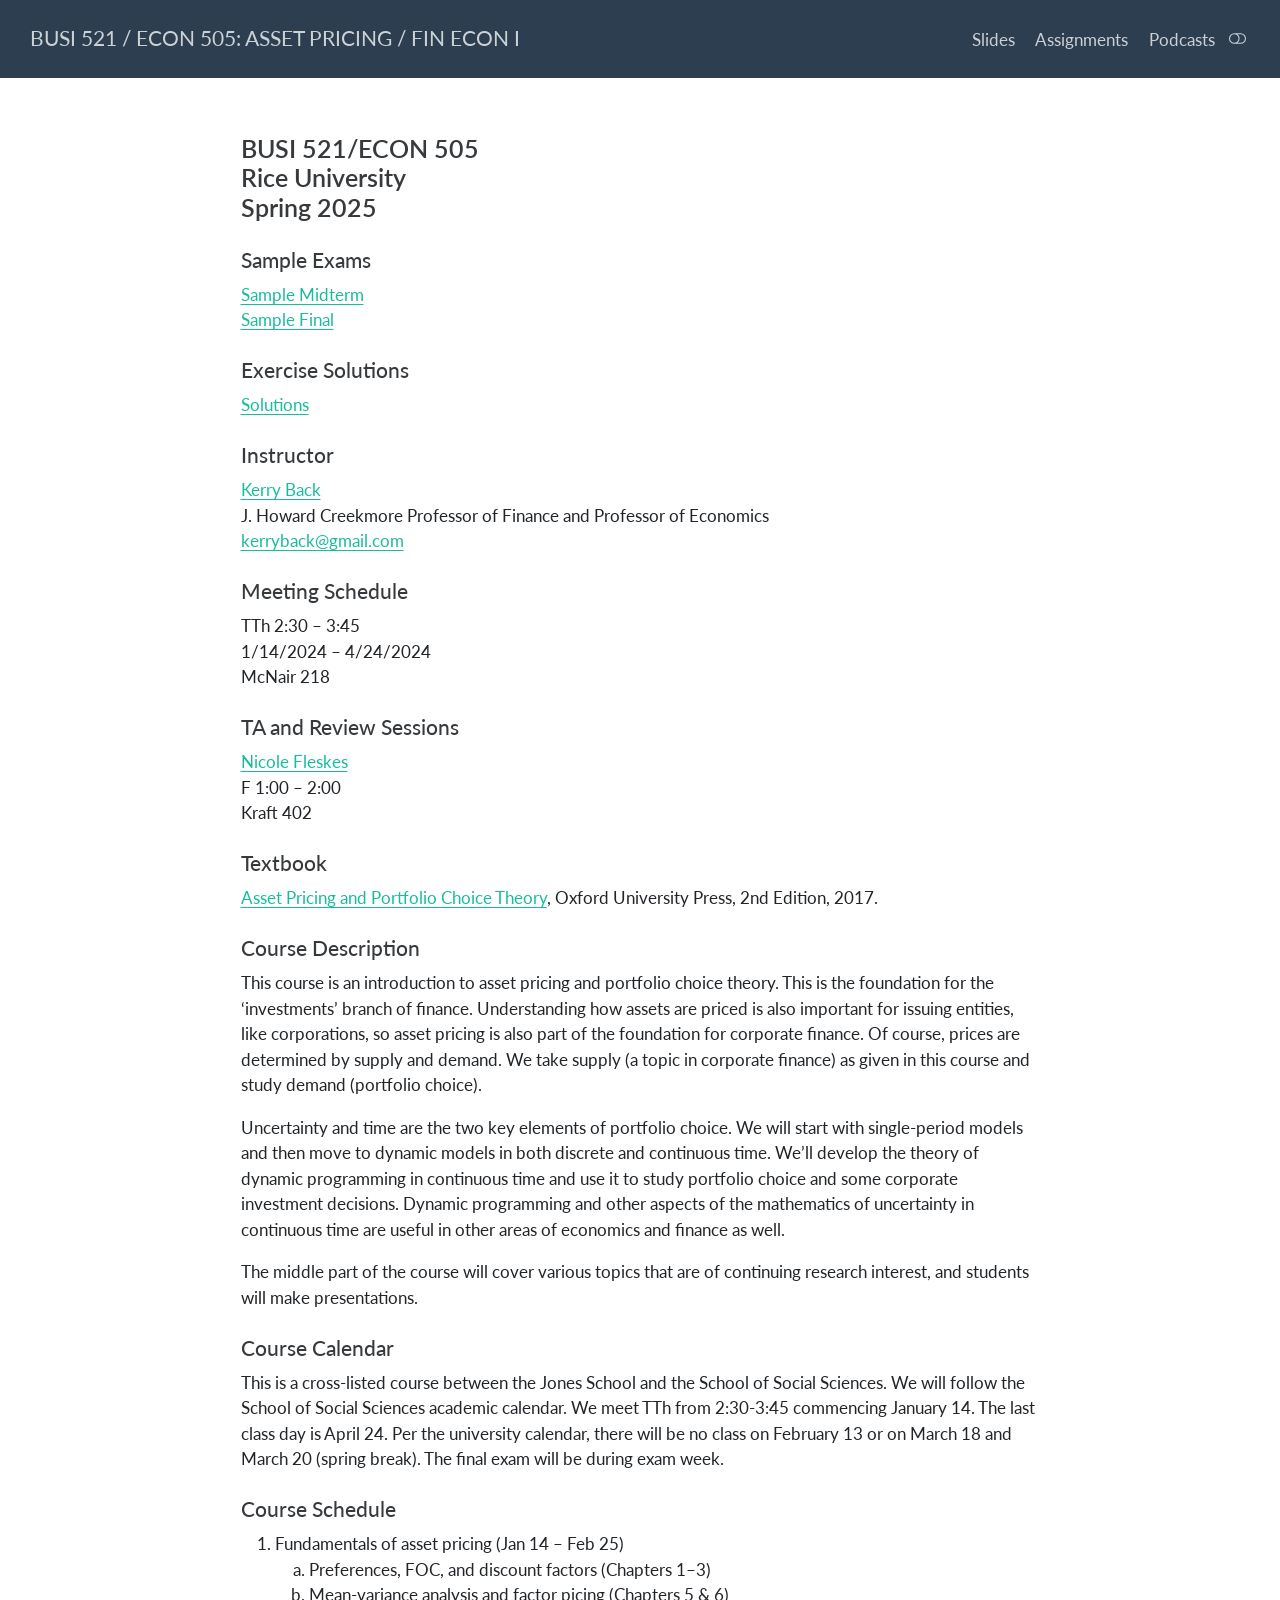
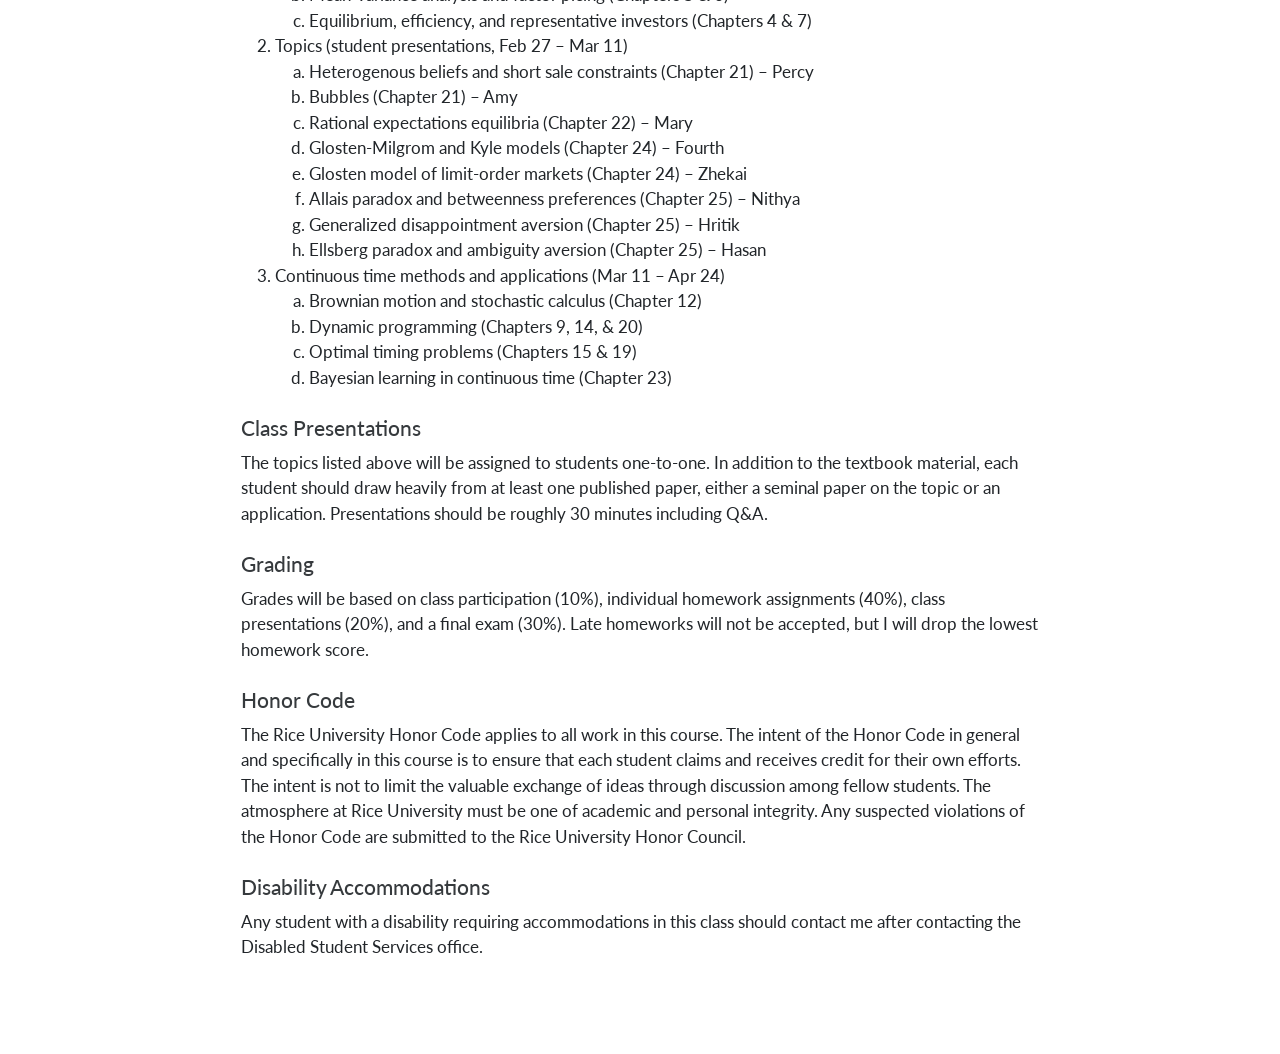
==== docs/index.html @ bc3e7f26 "dark" ====
<!DOCTYPE html>
<html xmlns="http://www.w3.org/1999/xhtml" lang="en" xml:lang="en"><head>

<meta charset="utf-8">
<meta name="generator" content="quarto-1.6.42">

<meta name="viewport" content="width=device-width, initial-scale=1.0, user-scalable=yes">


<title>index</title>
<style>
code{white-space: pre-wrap;}
span.smallcaps{font-variant: small-caps;}
div.columns{display: flex; gap: min(4vw, 1.5em);}
div.column{flex: auto; overflow-x: auto;}
div.hanging-indent{margin-left: 1.5em; text-indent: -1.5em;}
ul.task-list{list-style: none;}
ul.task-list li input[type="checkbox"] {
  width: 0.8em;
  margin: 0 0.8em 0.2em -1em; /* quarto-specific, see https://github.com/quarto-dev/quarto-cli/issues/4556 */ 
  vertical-align: middle;
}
</style>


<script src="site_libs/quarto-nav/quarto-nav.js"></script>
<script src="site_libs/quarto-nav/headroom.min.js"></script>
<script src="site_libs/clipboard/clipboard.min.js"></script>
<script src="site_libs/quarto-html/quarto.js"></script>
<script src="site_libs/quarto-html/popper.min.js"></script>
<script src="site_libs/quarto-html/tippy.umd.min.js"></script>
<script src="site_libs/quarto-html/anchor.min.js"></script>
<link href="site_libs/quarto-html/tippy.css" rel="stylesheet">
<link href="site_libs/quarto-html/quarto-syntax-highlighting-2f5df379a58b258e96c21c0638c20c03.css" rel="stylesheet" class="quarto-color-scheme" id="quarto-text-highlighting-styles">
<link href="site_libs/quarto-html/quarto-syntax-highlighting-dark-b53751a350365c71b6c909e95f209ed1.css" rel="prefetch" class="quarto-color-scheme quarto-color-alternate" id="quarto-text-highlighting-styles">
<script src="site_libs/bootstrap/bootstrap.min.js"></script>
<link href="site_libs/bootstrap/bootstrap-icons.css" rel="stylesheet">
<link href="site_libs/bootstrap/bootstrap-f3c2ea88cadbcfb37ba28ffa2c97cfc1.min.css" rel="stylesheet" append-hash="true" class="quarto-color-scheme" id="quarto-bootstrap" data-mode="light">
<link href="site_libs/bootstrap/bootstrap-dark-175319157c5a1d45805a17fae5d1b6b1.min.css" rel="prefetch" append-hash="true" class="quarto-color-scheme quarto-color-alternate" id="quarto-bootstrap" data-mode="dark">
<script id="quarto-search-options" type="application/json">{
  "language": {
    "search-no-results-text": "No results",
    "search-matching-documents-text": "matching documents",
    "search-copy-link-title": "Copy link to search",
    "search-hide-matches-text": "Hide additional matches",
    "search-more-match-text": "more match in this document",
    "search-more-matches-text": "more matches in this document",
    "search-clear-button-title": "Clear",
    "search-text-placeholder": "",
    "search-detached-cancel-button-title": "Cancel",
    "search-submit-button-title": "Submit",
    "search-label": "Search"
  }
}</script>


</head>

<body class="nav-fixed fullcontent">

<div id="quarto-search-results"></div>
  <header id="quarto-header" class="headroom fixed-top">
    <nav class="navbar navbar-expand-lg " data-bs-theme="dark">
      <div class="navbar-container container-fluid">
      <div class="navbar-brand-container mx-auto">
    <a class="navbar-brand" href="./index.html">
    <span class="navbar-title">BUSI 521 / ECON 505: ASSET PRICING / FIN ECON I</span>
    </a>
  </div>
          <button class="navbar-toggler" type="button" data-bs-toggle="collapse" data-bs-target="#navbarCollapse" aria-controls="navbarCollapse" role="menu" aria-expanded="false" aria-label="Toggle navigation" onclick="if (window.quartoToggleHeadroom) { window.quartoToggleHeadroom(); }">
  <span class="navbar-toggler-icon"></span>
</button>
          <div class="collapse navbar-collapse" id="navbarCollapse">
            <ul class="navbar-nav navbar-nav-scroll ms-auto">
  <li class="nav-item">
    <a class="nav-link" href="./slides.html"> 
<span class="menu-text">Slides</span></a>
  </li>  
  <li class="nav-item">
    <a class="nav-link" href="./assignments.html"> 
<span class="menu-text">Assignments</span></a>
  </li>  
  <li class="nav-item">
    <a class="nav-link" href="./podcasts.html"> 
<span class="menu-text">Podcasts</span></a>
  </li>  
</ul>
          </div> <!-- /navcollapse -->
            <div class="quarto-navbar-tools">
  <a href="" class="quarto-color-scheme-toggle quarto-navigation-tool  px-1" onclick="window.quartoToggleColorScheme(); return false;" title="Toggle dark mode"><i class="bi"></i></a>
</div>
      </div> <!-- /container-fluid -->
    </nav>
</header>
<!-- content -->
<div id="quarto-content" class="quarto-container page-columns page-rows-contents page-layout-article page-navbar">
<!-- sidebar -->
<!-- margin-sidebar -->
    
<!-- main -->
<main class="content" id="quarto-document-content"><header id="title-block-header" class="quarto-title-block"></header>




<section id="busi-521econ-505-rice-university-spring-2025" class="level3">
<h3 class="anchored" data-anchor-id="busi-521econ-505-rice-university-spring-2025">BUSI 521/ECON 505<br>Rice University<br>Spring 2025</h3>
<section id="sample-exams" class="level4">
<h4 class="anchored" data-anchor-id="sample-exams">Sample Exams</h4>
<p><a href="sample_midterm.html">Sample Midterm</a><br> <a href="sample_final.html">Sample Final</a></p>
</section>
<section id="exercise-solutions" class="level4">
<h4 class="anchored" data-anchor-id="exercise-solutions">Exercise Solutions</h4>
<p><a href="https://github.com/kerryback/busi521/tree/main/solutions">Solutions</a></p>
</section>
<section id="instructor" class="level4">
<h4 class="anchored" data-anchor-id="instructor">Instructor</h4>
<p><a href="http://kerryback.com">Kerry Back</a> <br> J. Howard Creekmore Professor of Finance and Professor of Economics<br> <a href="mailto:kerryback@gmail.com">kerryback@gmail.com</a></p>
</section>
<section id="meeting-schedule" class="level4">
<h4 class="anchored" data-anchor-id="meeting-schedule">Meeting Schedule</h4>
<p>TTh 2:30 – 3:45<br> 1/14/2024 – 4/24/2024<br> McNair 218</p>
</section>
<section id="ta-and-review-sessions" class="level4">
<h4 class="anchored" data-anchor-id="ta-and-review-sessions">TA and Review Sessions</h4>
<p><a href="mailto:nkf1@rice.edu">Nicole Fleskes</a><br> F 1:00 – 2:00<br> Kraft 402</p>
</section>
<section id="textbook" class="level4">
<h4 class="anchored" data-anchor-id="textbook">Textbook</h4>
<p><a href="https://www.amazon.com/Portfolio-Financial-Management-Association-Synthesis/product-reviews/0190241144/ref=cm_cr_dp_d_show_all_btm?ie=UTF8&amp;reviewerType=all_reviews">Asset Pricing and Portfolio Choice Theory</a>, Oxford University Press, 2nd Edition, 2017.</p>
</section>
<section id="course-description" class="level4">
<h4 class="anchored" data-anchor-id="course-description">Course Description</h4>
<p>This course is an introduction to asset pricing and portfolio choice theory. This is the foundation for the ‘investments’ branch of finance. Understanding how assets are priced is also important for issuing entities, like corporations, so asset pricing is also part of the foundation for corporate finance. Of course, prices are determined by supply and demand. We take supply (a topic in corporate finance) as given in this course and study demand (portfolio choice).</p>
<p>Uncertainty and time are the two key elements of portfolio choice. We will start with single-period models and then move to dynamic models in both discrete and continuous time. We’ll develop the theory of dynamic programming in continuous time and use it to study portfolio choice and some corporate investment decisions. Dynamic programming and other aspects of the mathematics of uncertainty in continuous time are useful in other areas of economics and finance as well.</p>
<p>The middle part of the course will cover various topics that are of continuing research interest, and students will make presentations.</p>
</section>
<section id="course-calendar" class="level4">
<h4 class="anchored" data-anchor-id="course-calendar">Course Calendar</h4>
<p>This is a cross-listed course between the Jones School and the School of Social Sciences. We will follow the School of Social Sciences academic calendar. We meet TTh from 2:30-3:45 commencing January 14. The last class day is April 24. Per the university calendar, there will be no class on February 13 or on March 18 and March 20 (spring break). The final exam will be during exam week.</p>
</section>
<section id="course-schedule" class="level4">
<h4 class="anchored" data-anchor-id="course-schedule">Course Schedule</h4>
<ol type="1">
<li>Fundamentals of asset pricing (Jan 14 – Feb 25)
<ol type="a">
<li>Preferences, FOC, and discount factors (Chapters 1–3)</li>
<li>Mean-variance analysis and factor picing (Chapters 5 &amp; 6)</li>
<li>Equilibrium, efficiency, and representative investors (Chapters 4 &amp; 7)</li>
</ol></li>
<li>Topics (student presentations, Feb 27 – Mar 11)
<ol type="a">
<li>Heterogenous beliefs and short sale constraints (Chapter 21) – Percy</li>
<li>Bubbles (Chapter 21) – Amy</li>
<li>Rational expectations equilibria (Chapter 22) – Mary</li>
<li>Glosten-Milgrom and Kyle models (Chapter 24) – Fourth</li>
<li>Glosten model of limit-order markets (Chapter 24) – Zhekai</li>
<li>Allais paradox and betweenness preferences (Chapter 25) – Nithya</li>
<li>Generalized disappointment aversion (Chapter 25) – Hritik</li>
<li>Ellsberg paradox and ambiguity aversion (Chapter 25) – Hasan</li>
</ol></li>
<li>Continuous time methods and applications (Mar 11 – Apr 24)
<ol type="a">
<li>Brownian motion and stochastic calculus (Chapter 12)</li>
<li>Dynamic programming (Chapters 9, 14, &amp; 20)</li>
<li>Optimal timing problems (Chapters 15 &amp; 19)</li>
<li>Bayesian learning in continuous time (Chapter 23)</li>
</ol></li>
</ol>
</section>
<section id="class-presentations" class="level4">
<h4 class="anchored" data-anchor-id="class-presentations">Class Presentations</h4>
<p>The topics listed above will be assigned to students one-to-one. In addition to the textbook material, each student should draw heavily from at least one published paper, either a seminal paper on the topic or an application. Presentations should be roughly 30 minutes including Q&amp;A.</p>
</section>
<section id="grading" class="level4">
<h4 class="anchored" data-anchor-id="grading">Grading</h4>
<p>Grades will be based on class participation (10%), individual homework assignments (40%), class presentations (20%), and a final exam (30%). Late homeworks will not be accepted, but I will drop the lowest homework score.</p>
</section>
<section id="honor-code" class="level4">
<h4 class="anchored" data-anchor-id="honor-code">Honor Code</h4>
<p>The Rice University Honor Code applies to all work in this course. The intent of the Honor Code in general and specifically in this course is to ensure that each student claims and receives credit for their own efforts. The intent is not to limit the valuable exchange of ideas through discussion among fellow students. The atmosphere at Rice University must be one of academic and personal integrity. Any suspected violations of the Honor Code are submitted to the Rice University Honor Council.</p>
</section>
<section id="disability-accommodations" class="level4">
<h4 class="anchored" data-anchor-id="disability-accommodations">Disability Accommodations</h4>
<p>Any student with a disability requiring accommodations in this class should contact me after contacting the Disabled Student Services office.</p>


</section>
</section>

</main> <!-- /main -->
<script id="quarto-html-after-body" type="application/javascript">
window.document.addEventListener("DOMContentLoaded", function (event) {
  const toggleBodyColorMode = (bsSheetEl) => {
    const mode = bsSheetEl.getAttribute("data-mode");
    const bodyEl = window.document.querySelector("body");
    if (mode === "dark") {
      bodyEl.classList.add("quarto-dark");
      bodyEl.classList.remove("quarto-light");
    } else {
      bodyEl.classList.add("quarto-light");
      bodyEl.classList.remove("quarto-dark");
    }
  }
  const toggleBodyColorPrimary = () => {
    const bsSheetEl = window.document.querySelector("link#quarto-bootstrap");
    if (bsSheetEl) {
      toggleBodyColorMode(bsSheetEl);
    }
  }
  toggleBodyColorPrimary();  
  const disableStylesheet = (stylesheets) => {
    for (let i=0; i < stylesheets.length; i++) {
      const stylesheet = stylesheets[i];
      stylesheet.rel = 'prefetch';
    }
  }
  const enableStylesheet = (stylesheets) => {
    for (let i=0; i < stylesheets.length; i++) {
      const stylesheet = stylesheets[i];
      stylesheet.rel = 'stylesheet';
    }
  }
  const manageTransitions = (selector, allowTransitions) => {
    const els = window.document.querySelectorAll(selector);
    for (let i=0; i < els.length; i++) {
      const el = els[i];
      if (allowTransitions) {
        el.classList.remove('notransition');
      } else {
        el.classList.add('notransition');
      }
    }
  }
  const toggleGiscusIfUsed = (isAlternate, darkModeDefault) => {
    const baseTheme = document.querySelector('#giscus-base-theme')?.value ?? 'light';
    const alternateTheme = document.querySelector('#giscus-alt-theme')?.value ?? 'dark';
    let newTheme = '';
    if(darkModeDefault) {
      newTheme = isAlternate ? baseTheme : alternateTheme;
    } else {
      newTheme = isAlternate ? alternateTheme : baseTheme;
    }
    const changeGiscusTheme = () => {
      // From: https://github.com/giscus/giscus/issues/336
      const sendMessage = (message) => {
        const iframe = document.querySelector('iframe.giscus-frame');
        if (!iframe) return;
        iframe.contentWindow.postMessage({ giscus: message }, 'https://giscus.app');
      }
      sendMessage({
        setConfig: {
          theme: newTheme
        }
      });
    }
    const isGiscussLoaded = window.document.querySelector('iframe.giscus-frame') !== null;
    if (isGiscussLoaded) {
      changeGiscusTheme();
    }
  }
  const toggleColorMode = (alternate) => {
    // Switch the stylesheets
    const alternateStylesheets = window.document.querySelectorAll('link.quarto-color-scheme.quarto-color-alternate');
    manageTransitions('#quarto-margin-sidebar .nav-link', false);
    if (alternate) {
      enableStylesheet(alternateStylesheets);
      for (const sheetNode of alternateStylesheets) {
        if (sheetNode.id === "quarto-bootstrap") {
          toggleBodyColorMode(sheetNode);
        }
      }
    } else {
      disableStylesheet(alternateStylesheets);
      toggleBodyColorPrimary();
    }
    manageTransitions('#quarto-margin-sidebar .nav-link', true);
    // Switch the toggles
    const toggles = window.document.querySelectorAll('.quarto-color-scheme-toggle');
    for (let i=0; i < toggles.length; i++) {
      const toggle = toggles[i];
      if (toggle) {
        if (alternate) {
          toggle.classList.add("alternate");     
        } else {
          toggle.classList.remove("alternate");
        }
      }
    }
    // Hack to workaround the fact that safari doesn't
    // properly recolor the scrollbar when toggling (#1455)
    if (navigator.userAgent.indexOf('Safari') > 0 && navigator.userAgent.indexOf('Chrome') == -1) {
      manageTransitions("body", false);
      window.scrollTo(0, 1);
      setTimeout(() => {
        window.scrollTo(0, 0);
        manageTransitions("body", true);
      }, 40);  
    }
  }
  const isFileUrl = () => { 
    return window.location.protocol === 'file:';
  }
  const hasAlternateSentinel = () => {  
    let styleSentinel = getColorSchemeSentinel();
    if (styleSentinel !== null) {
      return styleSentinel === "alternate";
    } else {
      return false;
    }
  }
  const setStyleSentinel = (alternate) => {
    const value = alternate ? "alternate" : "default";
    if (!isFileUrl()) {
      window.localStorage.setItem("quarto-color-scheme", value);
    } else {
      localAlternateSentinel = value;
    }
  }
  const getColorSchemeSentinel = () => {
    if (!isFileUrl()) {
      const storageValue = window.localStorage.getItem("quarto-color-scheme");
      return storageValue != null ? storageValue : localAlternateSentinel;
    } else {
      return localAlternateSentinel;
    }
  }
  const darkModeDefault = false;
  let localAlternateSentinel = darkModeDefault ? 'alternate' : 'default';
  // Dark / light mode switch
  window.quartoToggleColorScheme = () => {
    // Read the current dark / light value 
    let toAlternate = !hasAlternateSentinel();
    toggleColorMode(toAlternate);
    setStyleSentinel(toAlternate);
    toggleGiscusIfUsed(toAlternate, darkModeDefault);
  };
  // Ensure there is a toggle, if there isn't float one in the top right
  if (window.document.querySelector('.quarto-color-scheme-toggle') === null) {
    const a = window.document.createElement('a');
    a.classList.add('top-right');
    a.classList.add('quarto-color-scheme-toggle');
    a.href = "";
    a.onclick = function() { try { window.quartoToggleColorScheme(); } catch {} return false; };
    const i = window.document.createElement("i");
    i.classList.add('bi');
    a.appendChild(i);
    window.document.body.appendChild(a);
  }
  // Switch to dark mode if need be
  if (hasAlternateSentinel()) {
    toggleColorMode(true);
  } else {
    toggleColorMode(false);
  }
  const icon = "";
  const anchorJS = new window.AnchorJS();
  anchorJS.options = {
    placement: 'right',
    icon: icon
  };
  anchorJS.add('.anchored');
  const isCodeAnnotation = (el) => {
    for (const clz of el.classList) {
      if (clz.startsWith('code-annotation-')) {                     
        return true;
      }
    }
    return false;
  }
  const onCopySuccess = function(e) {
    // button target
    const button = e.trigger;
    // don't keep focus
    button.blur();
    // flash "checked"
    button.classList.add('code-copy-button-checked');
    var currentTitle = button.getAttribute("title");
    button.setAttribute("title", "Copied!");
    let tooltip;
    if (window.bootstrap) {
      button.setAttribute("data-bs-toggle", "tooltip");
      button.setAttribute("data-bs-placement", "left");
      button.setAttribute("data-bs-title", "Copied!");
      tooltip = new bootstrap.Tooltip(button, 
        { trigger: "manual", 
          customClass: "code-copy-button-tooltip",
          offset: [0, -8]});
      tooltip.show();    
    }
    setTimeout(function() {
      if (tooltip) {
        tooltip.hide();
        button.removeAttribute("data-bs-title");
        button.removeAttribute("data-bs-toggle");
        button.removeAttribute("data-bs-placement");
      }
      button.setAttribute("title", currentTitle);
      button.classList.remove('code-copy-button-checked');
    }, 1000);
    // clear code selection
    e.clearSelection();
  }
  const getTextToCopy = function(trigger) {
      const codeEl = trigger.previousElementSibling.cloneNode(true);
      for (const childEl of codeEl.children) {
        if (isCodeAnnotation(childEl)) {
          childEl.remove();
        }
      }
      return codeEl.innerText;
  }
  const clipboard = new window.ClipboardJS('.code-copy-button:not([data-in-quarto-modal])', {
    text: getTextToCopy
  });
  clipboard.on('success', onCopySuccess);
  if (window.document.getElementById('quarto-embedded-source-code-modal')) {
    const clipboardModal = new window.ClipboardJS('.code-copy-button[data-in-quarto-modal]', {
      text: getTextToCopy,
      container: window.document.getElementById('quarto-embedded-source-code-modal')
    });
    clipboardModal.on('success', onCopySuccess);
  }
    var localhostRegex = new RegExp(/^(?:http|https):\/\/localhost\:?[0-9]*\//);
    var mailtoRegex = new RegExp(/^mailto:/);
      var filterRegex = new RegExp('/' + window.location.host + '/');
    var isInternal = (href) => {
        return filterRegex.test(href) || localhostRegex.test(href) || mailtoRegex.test(href);
    }
    // Inspect non-navigation links and adorn them if external
 	var links = window.document.querySelectorAll('a[href]:not(.nav-link):not(.navbar-brand):not(.toc-action):not(.sidebar-link):not(.sidebar-item-toggle):not(.pagination-link):not(.no-external):not([aria-hidden]):not(.dropdown-item):not(.quarto-navigation-tool):not(.about-link)');
    for (var i=0; i<links.length; i++) {
      const link = links[i];
      if (!isInternal(link.href)) {
        // undo the damage that might have been done by quarto-nav.js in the case of
        // links that we want to consider external
        if (link.dataset.originalHref !== undefined) {
          link.href = link.dataset.originalHref;
        }
          // target, if specified
          link.setAttribute("target", "_blank");
          if (link.getAttribute("rel") === null) {
            link.setAttribute("rel", "noopener");
          }
      }
    }
  function tippyHover(el, contentFn, onTriggerFn, onUntriggerFn) {
    const config = {
      allowHTML: true,
      maxWidth: 500,
      delay: 100,
      arrow: false,
      appendTo: function(el) {
          return el.parentElement;
      },
      interactive: true,
      interactiveBorder: 10,
      theme: 'quarto',
      placement: 'bottom-start',
    };
    if (contentFn) {
      config.content = contentFn;
    }
    if (onTriggerFn) {
      config.onTrigger = onTriggerFn;
    }
    if (onUntriggerFn) {
      config.onUntrigger = onUntriggerFn;
    }
    window.tippy(el, config); 
  }
  const noterefs = window.document.querySelectorAll('a[role="doc-noteref"]');
  for (var i=0; i<noterefs.length; i++) {
    const ref = noterefs[i];
    tippyHover(ref, function() {
      // use id or data attribute instead here
      let href = ref.getAttribute('data-footnote-href') || ref.getAttribute('href');
      try { href = new URL(href).hash; } catch {}
      const id = href.replace(/^#\/?/, "");
      const note = window.document.getElementById(id);
      if (note) {
        return note.innerHTML;
      } else {
        return "";
      }
    });
  }
  const xrefs = window.document.querySelectorAll('a.quarto-xref');
  const processXRef = (id, note) => {
    // Strip column container classes
    const stripColumnClz = (el) => {
      el.classList.remove("page-full", "page-columns");
      if (el.children) {
        for (const child of el.children) {
          stripColumnClz(child);
        }
      }
    }
    stripColumnClz(note)
    if (id === null || id.startsWith('sec-')) {
      // Special case sections, only their first couple elements
      const container = document.createElement("div");
      if (note.children && note.children.length > 2) {
        container.appendChild(note.children[0].cloneNode(true));
        for (let i = 1; i < note.children.length; i++) {
          const child = note.children[i];
          if (child.tagName === "P" && child.innerText === "") {
            continue;
          } else {
            container.appendChild(child.cloneNode(true));
            break;
          }
        }
        if (window.Quarto?.typesetMath) {
          window.Quarto.typesetMath(container);
        }
        return container.innerHTML
      } else {
        if (window.Quarto?.typesetMath) {
          window.Quarto.typesetMath(note);
        }
        return note.innerHTML;
      }
    } else {
      // Remove any anchor links if they are present
      const anchorLink = note.querySelector('a.anchorjs-link');
      if (anchorLink) {
        anchorLink.remove();
      }
      if (window.Quarto?.typesetMath) {
        window.Quarto.typesetMath(note);
      }
      if (note.classList.contains("callout")) {
        return note.outerHTML;
      } else {
        return note.innerHTML;
      }
    }
  }
  for (var i=0; i<xrefs.length; i++) {
    const xref = xrefs[i];
    tippyHover(xref, undefined, function(instance) {
      instance.disable();
      let url = xref.getAttribute('href');
      let hash = undefined; 
      if (url.startsWith('#')) {
        hash = url;
      } else {
        try { hash = new URL(url).hash; } catch {}
      }
      if (hash) {
        const id = hash.replace(/^#\/?/, "");
        const note = window.document.getElementById(id);
        if (note !== null) {
          try {
            const html = processXRef(id, note.cloneNode(true));
            instance.setContent(html);
          } finally {
            instance.enable();
            instance.show();
          }
        } else {
          // See if we can fetch this
          fetch(url.split('#')[0])
          .then(res => res.text())
          .then(html => {
            const parser = new DOMParser();
            const htmlDoc = parser.parseFromString(html, "text/html");
            const note = htmlDoc.getElementById(id);
            if (note !== null) {
              const html = processXRef(id, note);
              instance.setContent(html);
            } 
          }).finally(() => {
            instance.enable();
            instance.show();
          });
        }
      } else {
        // See if we can fetch a full url (with no hash to target)
        // This is a special case and we should probably do some content thinning / targeting
        fetch(url)
        .then(res => res.text())
        .then(html => {
          const parser = new DOMParser();
          const htmlDoc = parser.parseFromString(html, "text/html");
          const note = htmlDoc.querySelector('main.content');
          if (note !== null) {
            // This should only happen for chapter cross references
            // (since there is no id in the URL)
            // remove the first header
            if (note.children.length > 0 && note.children[0].tagName === "HEADER") {
              note.children[0].remove();
            }
            const html = processXRef(null, note);
            instance.setContent(html);
          } 
        }).finally(() => {
          instance.enable();
          instance.show();
        });
      }
    }, function(instance) {
    });
  }
      let selectedAnnoteEl;
      const selectorForAnnotation = ( cell, annotation) => {
        let cellAttr = 'data-code-cell="' + cell + '"';
        let lineAttr = 'data-code-annotation="' +  annotation + '"';
        const selector = 'span[' + cellAttr + '][' + lineAttr + ']';
        return selector;
      }
      const selectCodeLines = (annoteEl) => {
        const doc = window.document;
        const targetCell = annoteEl.getAttribute("data-target-cell");
        const targetAnnotation = annoteEl.getAttribute("data-target-annotation");
        const annoteSpan = window.document.querySelector(selectorForAnnotation(targetCell, targetAnnotation));
        const lines = annoteSpan.getAttribute("data-code-lines").split(",");
        const lineIds = lines.map((line) => {
          return targetCell + "-" + line;
        })
        let top = null;
        let height = null;
        let parent = null;
        if (lineIds.length > 0) {
            //compute the position of the single el (top and bottom and make a div)
            const el = window.document.getElementById(lineIds[0]);
            top = el.offsetTop;
            height = el.offsetHeight;
            parent = el.parentElement.parentElement;
          if (lineIds.length > 1) {
            const lastEl = window.document.getElementById(lineIds[lineIds.length - 1]);
            const bottom = lastEl.offsetTop + lastEl.offsetHeight;
            height = bottom - top;
          }
          if (top !== null && height !== null && parent !== null) {
            // cook up a div (if necessary) and position it 
            let div = window.document.getElementById("code-annotation-line-highlight");
            if (div === null) {
              div = window.document.createElement("div");
              div.setAttribute("id", "code-annotation-line-highlight");
              div.style.position = 'absolute';
              parent.appendChild(div);
            }
            div.style.top = top - 2 + "px";
            div.style.height = height + 4 + "px";
            div.style.left = 0;
            let gutterDiv = window.document.getElementById("code-annotation-line-highlight-gutter");
            if (gutterDiv === null) {
              gutterDiv = window.document.createElement("div");
              gutterDiv.setAttribute("id", "code-annotation-line-highlight-gutter");
              gutterDiv.style.position = 'absolute';
              const codeCell = window.document.getElementById(targetCell);
              const gutter = codeCell.querySelector('.code-annotation-gutter');
              gutter.appendChild(gutterDiv);
            }
            gutterDiv.style.top = top - 2 + "px";
            gutterDiv.style.height = height + 4 + "px";
          }
          selectedAnnoteEl = annoteEl;
        }
      };
      const unselectCodeLines = () => {
        const elementsIds = ["code-annotation-line-highlight", "code-annotation-line-highlight-gutter"];
        elementsIds.forEach((elId) => {
          const div = window.document.getElementById(elId);
          if (div) {
            div.remove();
          }
        });
        selectedAnnoteEl = undefined;
      };
        // Handle positioning of the toggle
    window.addEventListener(
      "resize",
      throttle(() => {
        elRect = undefined;
        if (selectedAnnoteEl) {
          selectCodeLines(selectedAnnoteEl);
        }
      }, 10)
    );
    function throttle(fn, ms) {
    let throttle = false;
    let timer;
      return (...args) => {
        if(!throttle) { // first call gets through
            fn.apply(this, args);
            throttle = true;
        } else { // all the others get throttled
            if(timer) clearTimeout(timer); // cancel #2
            timer = setTimeout(() => {
              fn.apply(this, args);
              timer = throttle = false;
            }, ms);
        }
      };
    }
      // Attach click handler to the DT
      const annoteDls = window.document.querySelectorAll('dt[data-target-cell]');
      for (const annoteDlNode of annoteDls) {
        annoteDlNode.addEventListener('click', (event) => {
          const clickedEl = event.target;
          if (clickedEl !== selectedAnnoteEl) {
            unselectCodeLines();
            const activeEl = window.document.querySelector('dt[data-target-cell].code-annotation-active');
            if (activeEl) {
              activeEl.classList.remove('code-annotation-active');
            }
            selectCodeLines(clickedEl);
            clickedEl.classList.add('code-annotation-active');
          } else {
            // Unselect the line
            unselectCodeLines();
            clickedEl.classList.remove('code-annotation-active');
          }
        });
      }
  const findCites = (el) => {
    const parentEl = el.parentElement;
    if (parentEl) {
      const cites = parentEl.dataset.cites;
      if (cites) {
        return {
          el,
          cites: cites.split(' ')
        };
      } else {
        return findCites(el.parentElement)
      }
    } else {
      return undefined;
    }
  };
  var bibliorefs = window.document.querySelectorAll('a[role="doc-biblioref"]');
  for (var i=0; i<bibliorefs.length; i++) {
    const ref = bibliorefs[i];
    const citeInfo = findCites(ref);
    if (citeInfo) {
      tippyHover(citeInfo.el, function() {
        var popup = window.document.createElement('div');
        citeInfo.cites.forEach(function(cite) {
          var citeDiv = window.document.createElement('div');
          citeDiv.classList.add('hanging-indent');
          citeDiv.classList.add('csl-entry');
          var biblioDiv = window.document.getElementById('ref-' + cite);
          if (biblioDiv) {
            citeDiv.innerHTML = biblioDiv.innerHTML;
          }
          popup.appendChild(citeDiv);
        });
        return popup.innerHTML;
      });
    }
  }
});
</script>
</div> <!-- /content -->




</body></html>
---- docs/site_libs/quarto-html/tippy.css ----
.tippy-box[data-animation=fade][data-state=hidden]{opacity:0}[data-tippy-root]{max-width:calc(100vw - 10px)}.tippy-box{position:relative;background-color:#333;color:#fff;border-radius:4px;font-size:14px;line-height:1.4;white-space:normal;outline:0;transition-property:transform,visibility,opacity}.tippy-box[data-placement^=top]>.tippy-arrow{bottom:0}.tippy-box[data-placement^=top]>.tippy-arrow:before{bottom:-7px;left:0;border-width:8px 8px 0;border-top-color:initial;transform-origin:center top}.tippy-box[data-placement^=bottom]>.tippy-arrow{top:0}.tippy-box[data-placement^=bottom]>.tippy-arrow:before{top:-7px;left:0;border-width:0 8px 8px;border-bottom-color:initial;transform-origin:center bottom}.tippy-box[data-placement^=left]>.tippy-arrow{right:0}.tippy-box[data-placement^=left]>.tippy-arrow:before{border-width:8px 0 8px 8px;border-left-color:initial;right:-7px;transform-origin:center left}.tippy-box[data-placement^=right]>.tippy-arrow{left:0}.tippy-box[data-placement^=right]>.tippy-arrow:before{left:-7px;border-width:8px 8px 8px 0;border-right-color:initial;transform-origin:center right}.tippy-box[data-inertia][data-state=visible]{transition-timing-function:cubic-bezier(.54,1.5,.38,1.11)}.tippy-arrow{width:16px;height:16px;color:#333}.tippy-arrow:before{content:"";position:absolute;border-color:transparent;border-style:solid}.tippy-content{position:relative;padding:5px 9px;z-index:1}
---- docs/site_libs/quarto-html/quarto-syntax-highlighting-2f5df379a58b258e96c21c0638c20c03.css ----
/* quarto syntax highlight colors */
:root {
  --quarto-hl-ot-color: #003B4F;
  --quarto-hl-at-color: #657422;
  --quarto-hl-ss-color: #20794D;
  --quarto-hl-an-color: #5E5E5E;
  --quarto-hl-fu-color: #4758AB;
  --quarto-hl-st-color: #20794D;
  --quarto-hl-cf-color: #003B4F;
  --quarto-hl-op-color: #5E5E5E;
  --quarto-hl-er-color: #AD0000;
  --quarto-hl-bn-color: #AD0000;
  --quarto-hl-al-color: #AD0000;
  --quarto-hl-va-color: #111111;
  --quarto-hl-bu-color: inherit;
  --quarto-hl-ex-color: inherit;
  --quarto-hl-pp-color: #AD0000;
  --quarto-hl-in-color: #5E5E5E;
  --quarto-hl-vs-color: #20794D;
  --quarto-hl-wa-color: #5E5E5E;
  --quarto-hl-do-color: #5E5E5E;
  --quarto-hl-im-color: #00769E;
  --quarto-hl-ch-color: #20794D;
  --quarto-hl-dt-color: #AD0000;
  --quarto-hl-fl-color: #AD0000;
  --quarto-hl-co-color: #5E5E5E;
  --quarto-hl-cv-color: #5E5E5E;
  --quarto-hl-cn-color: #8f5902;
  --quarto-hl-sc-color: #5E5E5E;
  --quarto-hl-dv-color: #AD0000;
  --quarto-hl-kw-color: #003B4F;
}

/* other quarto variables */
:root {
  --quarto-font-monospace: SFMono-Regular, Menlo, Monaco, Consolas, "Liberation Mono", "Courier New", monospace;
}

pre > code.sourceCode > span {
  color: #003B4F;
}

code span {
  color: #003B4F;
}

code.sourceCode > span {
  color: #003B4F;
}

div.sourceCode,
div.sourceCode pre.sourceCode {
  color: #003B4F;
}

code span.ot {
  color: #003B4F;
  font-style: inherit;
}

code span.at {
  color: #657422;
  font-style: inherit;
}

code span.ss {
  color: #20794D;
  font-style: inherit;
}

code span.an {
  color: #5E5E5E;
  font-style: inherit;
}

code span.fu {
  color: #4758AB;
  font-style: inherit;
}

code span.st {
  color: #20794D;
  font-style: inherit;
}

code span.cf {
  color: #003B4F;
  font-weight: bold;
  font-style: inherit;
}

code span.op {
  color: #5E5E5E;
  font-style: inherit;
}

code span.er {
  color: #AD0000;
  font-style: inherit;
}

code span.bn {
  color: #AD0000;
  font-style: inherit;
}

code span.al {
  color: #AD0000;
  font-style: inherit;
}

code span.va {
  color: #111111;
  font-style: inherit;
}

code span.bu {
  font-style: inherit;
}

code span.ex {
  font-style: inherit;
}

code span.pp {
  color: #AD0000;
  font-style: inherit;
}

code span.in {
  color: #5E5E5E;
  font-style: inherit;
}

code span.vs {
  color: #20794D;
  font-style: inherit;
}

code span.wa {
  color: #5E5E5E;
  font-style: italic;
}

code span.do {
  color: #5E5E5E;
  font-style: italic;
}

code span.im {
  color: #00769E;
  font-style: inherit;
}

code span.ch {
  color: #20794D;
  font-style: inherit;
}

code span.dt {
  color: #AD0000;
  font-style: inherit;
}

code span.fl {
  color: #AD0000;
  font-style: inherit;
}

code span.co {
  color: #5E5E5E;
  font-style: inherit;
}

code span.cv {
  color: #5E5E5E;
  font-style: italic;
}

code span.cn {
  color: #8f5902;
  font-style: inherit;
}

code span.sc {
  color: #5E5E5E;
  font-style: inherit;
}

code span.dv {
  color: #AD0000;
  font-style: inherit;
}

code span.kw {
  color: #003B4F;
  font-weight: bold;
  font-style: inherit;
}

.prevent-inlining {
  content: "</";
}

/*# sourceMappingURL=35eb38a806ee71ea6d2563be2308c832.css.map */
---- docs/site_libs/quarto-html/quarto-syntax-highlighting-dark-b53751a350365c71b6c909e95f209ed1.css ----
/* quarto syntax highlight colors */
:root {
  --quarto-hl-al-color: #f07178;
  --quarto-hl-an-color: #d4d0ab;
  --quarto-hl-at-color: #00e0e0;
  --quarto-hl-bn-color: #d4d0ab;
  --quarto-hl-bu-color: #abe338;
  --quarto-hl-ch-color: #abe338;
  --quarto-hl-co-color: #f8f8f2;
  --quarto-hl-cv-color: #ffd700;
  --quarto-hl-cn-color: #ffd700;
  --quarto-hl-cf-color: #ffa07a;
  --quarto-hl-dt-color: #ffa07a;
  --quarto-hl-dv-color: #d4d0ab;
  --quarto-hl-do-color: #f8f8f2;
  --quarto-hl-er-color: #f07178;
  --quarto-hl-ex-color: #00e0e0;
  --quarto-hl-fl-color: #d4d0ab;
  --quarto-hl-fu-color: #ffa07a;
  --quarto-hl-im-color: #abe338;
  --quarto-hl-in-color: #d4d0ab;
  --quarto-hl-kw-color: #ffa07a;
  --quarto-hl-op-color: #ffa07a;
  --quarto-hl-ot-color: #00e0e0;
  --quarto-hl-pp-color: #dcc6e0;
  --quarto-hl-re-color: #00e0e0;
  --quarto-hl-sc-color: #abe338;
  --quarto-hl-ss-color: #abe338;
  --quarto-hl-st-color: #abe338;
  --quarto-hl-va-color: #00e0e0;
  --quarto-hl-vs-color: #abe338;
  --quarto-hl-wa-color: #dcc6e0;
}

/* other quarto variables */
:root {
  --quarto-font-monospace: SFMono-Regular, Menlo, Monaco, Consolas, "Liberation Mono", "Courier New", monospace;
}

code span.al {
  background-color: #2a0f15;
  font-weight: bold;
  color: #f07178;
}

code span.an {
  color: #d4d0ab;
}

code span.at {
  color: #00e0e0;
}

code span.bn {
  color: #d4d0ab;
}

code span.bu {
  color: #abe338;
}

code span.ch {
  color: #abe338;
}

code span.co {
  font-style: italic;
  color: #f8f8f2;
}

code span.cv {
  color: #ffd700;
}

code span.cn {
  color: #ffd700;
}

code span.cf {
  font-weight: bold;
  color: #ffa07a;
}

code span.dt {
  color: #ffa07a;
}

code span.dv {
  color: #d4d0ab;
}

code span.do {
  color: #f8f8f2;
}

code span.er {
  color: #f07178;
  text-decoration: underline;
}

code span.ex {
  font-weight: bold;
  color: #00e0e0;
}

code span.fl {
  color: #d4d0ab;
}

code span.fu {
  color: #ffa07a;
}

code span.im {
  color: #abe338;
}

code span.in {
  color: #d4d0ab;
}

code span.kw {
  font-weight: bold;
  color: #ffa07a;
}

pre > code.sourceCode > span {
  color: #f8f8f2;
}

code span {
  color: #f8f8f2;
}

code.sourceCode > span {
  color: #f8f8f2;
}

div.sourceCode,
div.sourceCode pre.sourceCode {
  color: #f8f8f2;
}

code span.op {
  color: #ffa07a;
}

code span.ot {
  color: #00e0e0;
}

code span.pp {
  color: #dcc6e0;
}

code span.re {
  background-color: #f8f8f2;
  color: #00e0e0;
}

code span.sc {
  color: #abe338;
}

code span.ss {
  color: #abe338;
}

code span.st {
  color: #abe338;
}

code span.va {
  color: #00e0e0;
}

code span.vs {
  color: #abe338;
}

code span.wa {
  color: #dcc6e0;
}

.prevent-inlining {
  content: "</";
}

/*# sourceMappingURL=ef095d06243fb944689b9469f3a5590a.css.map */
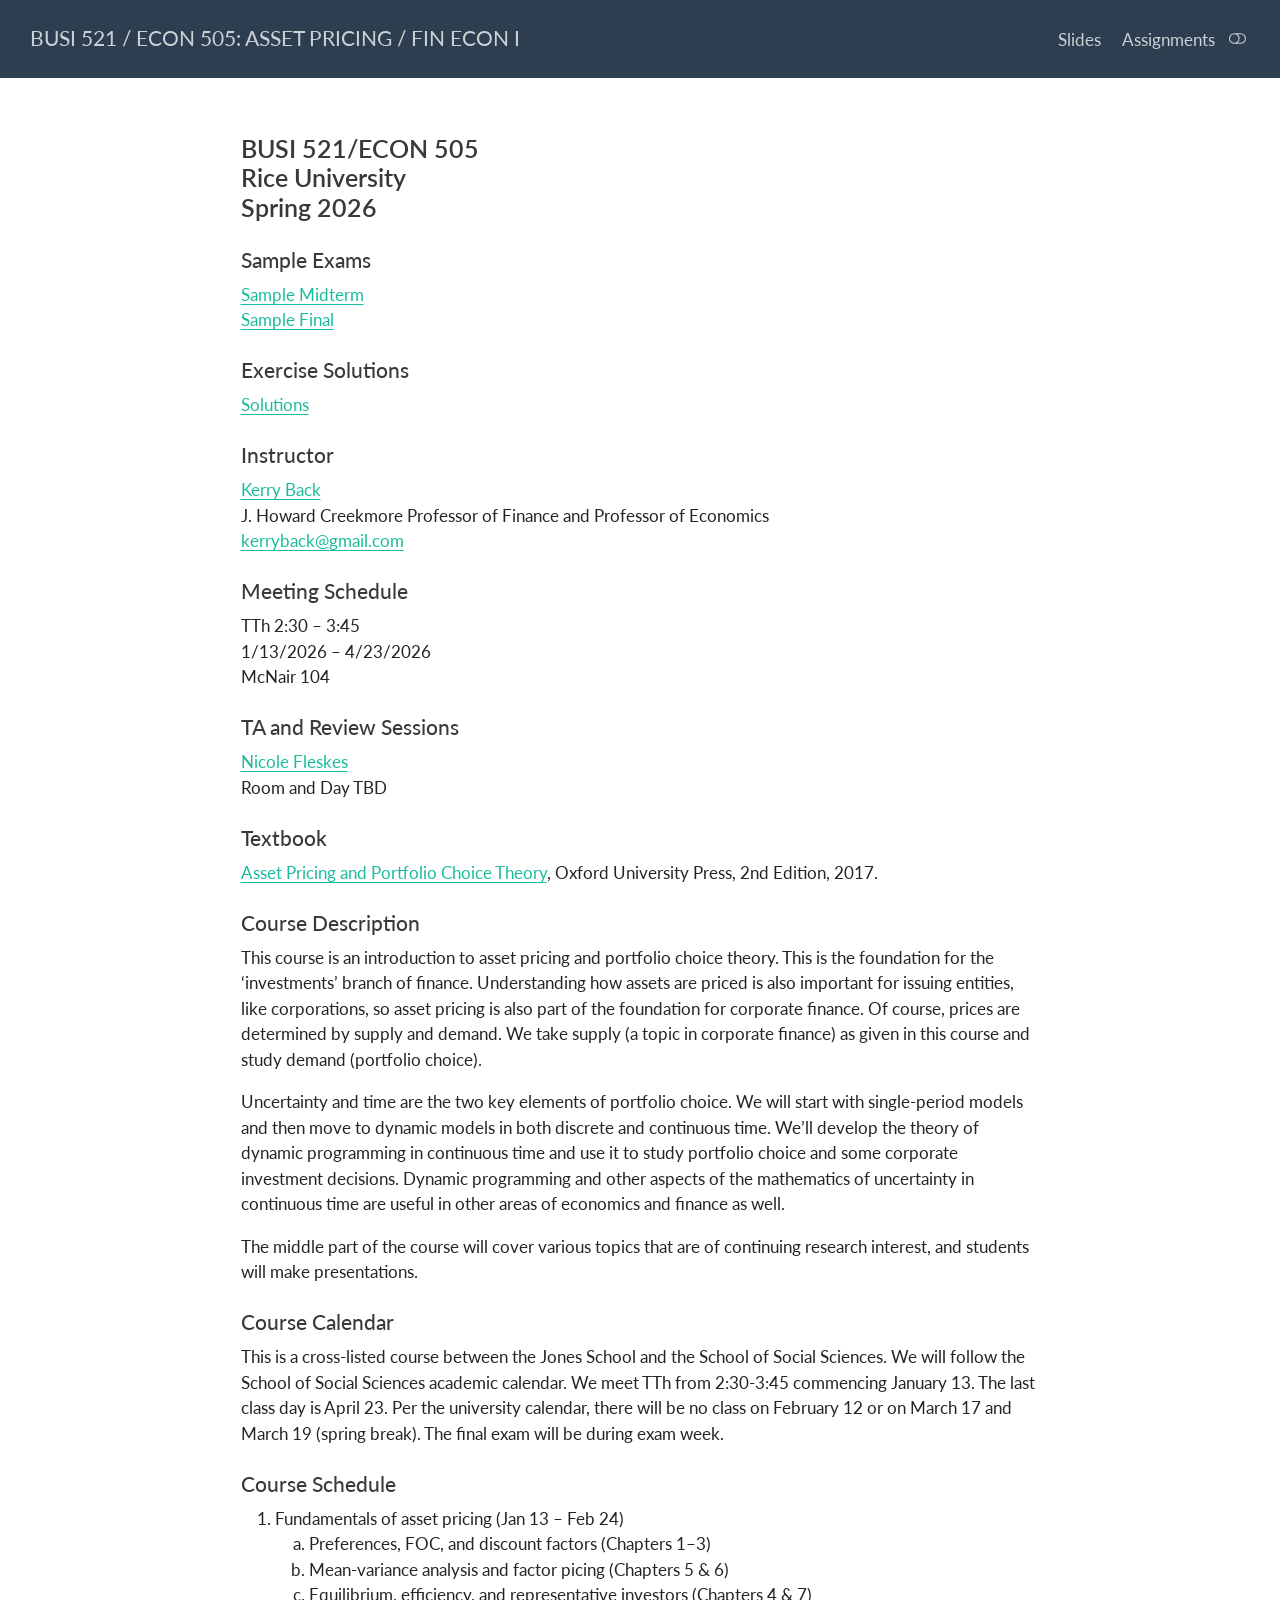
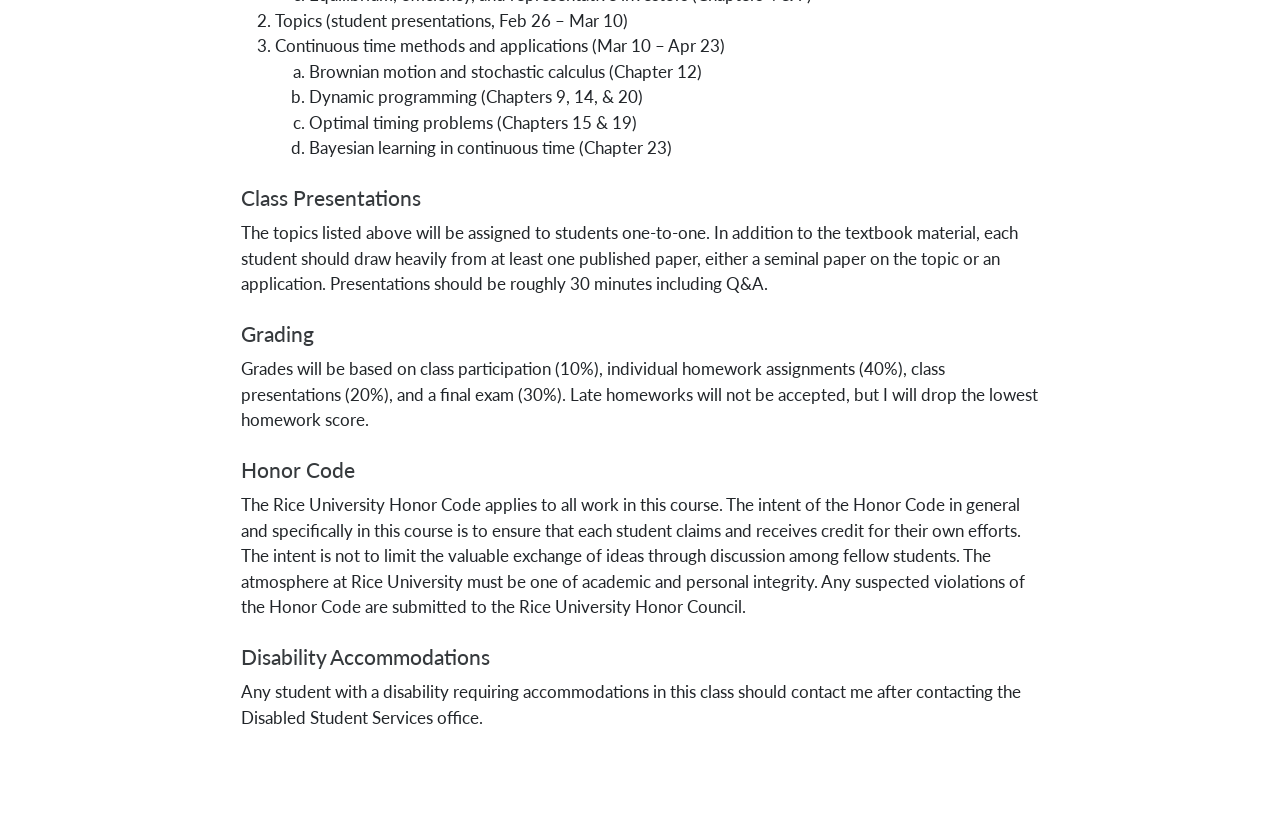
==== commit 6bf1ebe6: "2026 setup" ====
--- a/docs/index.html
+++ b/docs/index.html
@@ -80,10 +80,6 @@
     <a class="nav-link" href="./assignments.html"> 
 <span class="menu-text">Assignments</span></a>
   </li>  
-  <li class="nav-item">
-    <a class="nav-link" href="./podcasts.html"> 
-<span class="menu-text">Podcasts</span></a>
-  </li>  
 </ul>
           </div> <!-- /navcollapse -->
             <div class="quarto-navbar-tools">
@@ -103,8 +99,8 @@
 
 
 
-<section id="busi-521econ-505-rice-university-spring-2025" class="level3">
-<h3 class="anchored" data-anchor-id="busi-521econ-505-rice-university-spring-2025">BUSI 521/ECON 505<br>Rice University<br>Spring 2025</h3>
+<section id="busi-521econ-505-rice-university-spring-2026" class="level3">
+<h3 class="anchored" data-anchor-id="busi-521econ-505-rice-university-spring-2026">BUSI 521/ECON 505<br>Rice University<br>Spring 2026</h3>
 <section id="sample-exams" class="level4">
 <h4 class="anchored" data-anchor-id="sample-exams">Sample Exams</h4>
 <p><a href="sample_midterm.html">Sample Midterm</a><br> <a href="sample_final.html">Sample Final</a></p>
@@ -119,11 +115,11 @@
 </section>
 <section id="meeting-schedule" class="level4">
 <h4 class="anchored" data-anchor-id="meeting-schedule">Meeting Schedule</h4>
-<p>TTh 2:30 – 3:45<br> 1/14/2024 – 4/24/2024<br> McNair 218</p>
+<p>TTh 2:30 – 3:45<br> 1/13/2026 – 4/23/2026<br> McNair 104</p>
 </section>
 <section id="ta-and-review-sessions" class="level4">
 <h4 class="anchored" data-anchor-id="ta-and-review-sessions">TA and Review Sessions</h4>
-<p><a href="mailto:nkf1@rice.edu">Nicole Fleskes</a><br> F 1:00 – 2:00<br> Kraft 402</p>
+<p><a href="mailto:nkf1@rice.edu">Nicole Fleskes</a><br> Room and Day TBD</p>
 </section>
 <section id="textbook" class="level4">
 <h4 class="anchored" data-anchor-id="textbook">Textbook</h4>
@@ -137,29 +133,19 @@
 </section>
 <section id="course-calendar" class="level4">
 <h4 class="anchored" data-anchor-id="course-calendar">Course Calendar</h4>
-<p>This is a cross-listed course between the Jones School and the School of Social Sciences. We will follow the School of Social Sciences academic calendar. We meet TTh from 2:30-3:45 commencing January 14. The last class day is April 24. Per the university calendar, there will be no class on February 13 or on March 18 and March 20 (spring break). The final exam will be during exam week.</p>
+<p>This is a cross-listed course between the Jones School and the School of Social Sciences. We will follow the School of Social Sciences academic calendar. We meet TTh from 2:30-3:45 commencing January 13. The last class day is April 23. Per the university calendar, there will be no class on February 12 or on March 17 and March 19 (spring break). The final exam will be during exam week.</p>
 </section>
 <section id="course-schedule" class="level4">
 <h4 class="anchored" data-anchor-id="course-schedule">Course Schedule</h4>
 <ol type="1">
-<li>Fundamentals of asset pricing (Jan 14 – Feb 25)
+<li>Fundamentals of asset pricing (Jan 13 – Feb 24)
 <ol type="a">
 <li>Preferences, FOC, and discount factors (Chapters 1–3)</li>
 <li>Mean-variance analysis and factor picing (Chapters 5 &amp; 6)</li>
 <li>Equilibrium, efficiency, and representative investors (Chapters 4 &amp; 7)</li>
 </ol></li>
-<li>Topics (student presentations, Feb 27 – Mar 11)
-<ol type="a">
-<li>Heterogenous beliefs and short sale constraints (Chapter 21) – Percy</li>
-<li>Bubbles (Chapter 21) – Amy</li>
-<li>Rational expectations equilibria (Chapter 22) – Mary</li>
-<li>Glosten-Milgrom and Kyle models (Chapter 24) – Fourth</li>
-<li>Glosten model of limit-order markets (Chapter 24) – Zhekai</li>
-<li>Allais paradox and betweenness preferences (Chapter 25) – Nithya</li>
-<li>Generalized disappointment aversion (Chapter 25) – Hritik</li>
-<li>Ellsberg paradox and ambiguity aversion (Chapter 25) – Hasan</li>
-</ol></li>
-<li>Continuous time methods and applications (Mar 11 – Apr 24)
+<li>Topics (student presentations, Feb 26 – Mar 10)</li>
+<li>Continuous time methods and applications (Mar 10 – Apr 23)
 <ol type="a">
 <li>Brownian motion and stochastic calculus (Chapter 12)</li>
 <li>Dynamic programming (Chapters 9, 14, &amp; 20)</li>
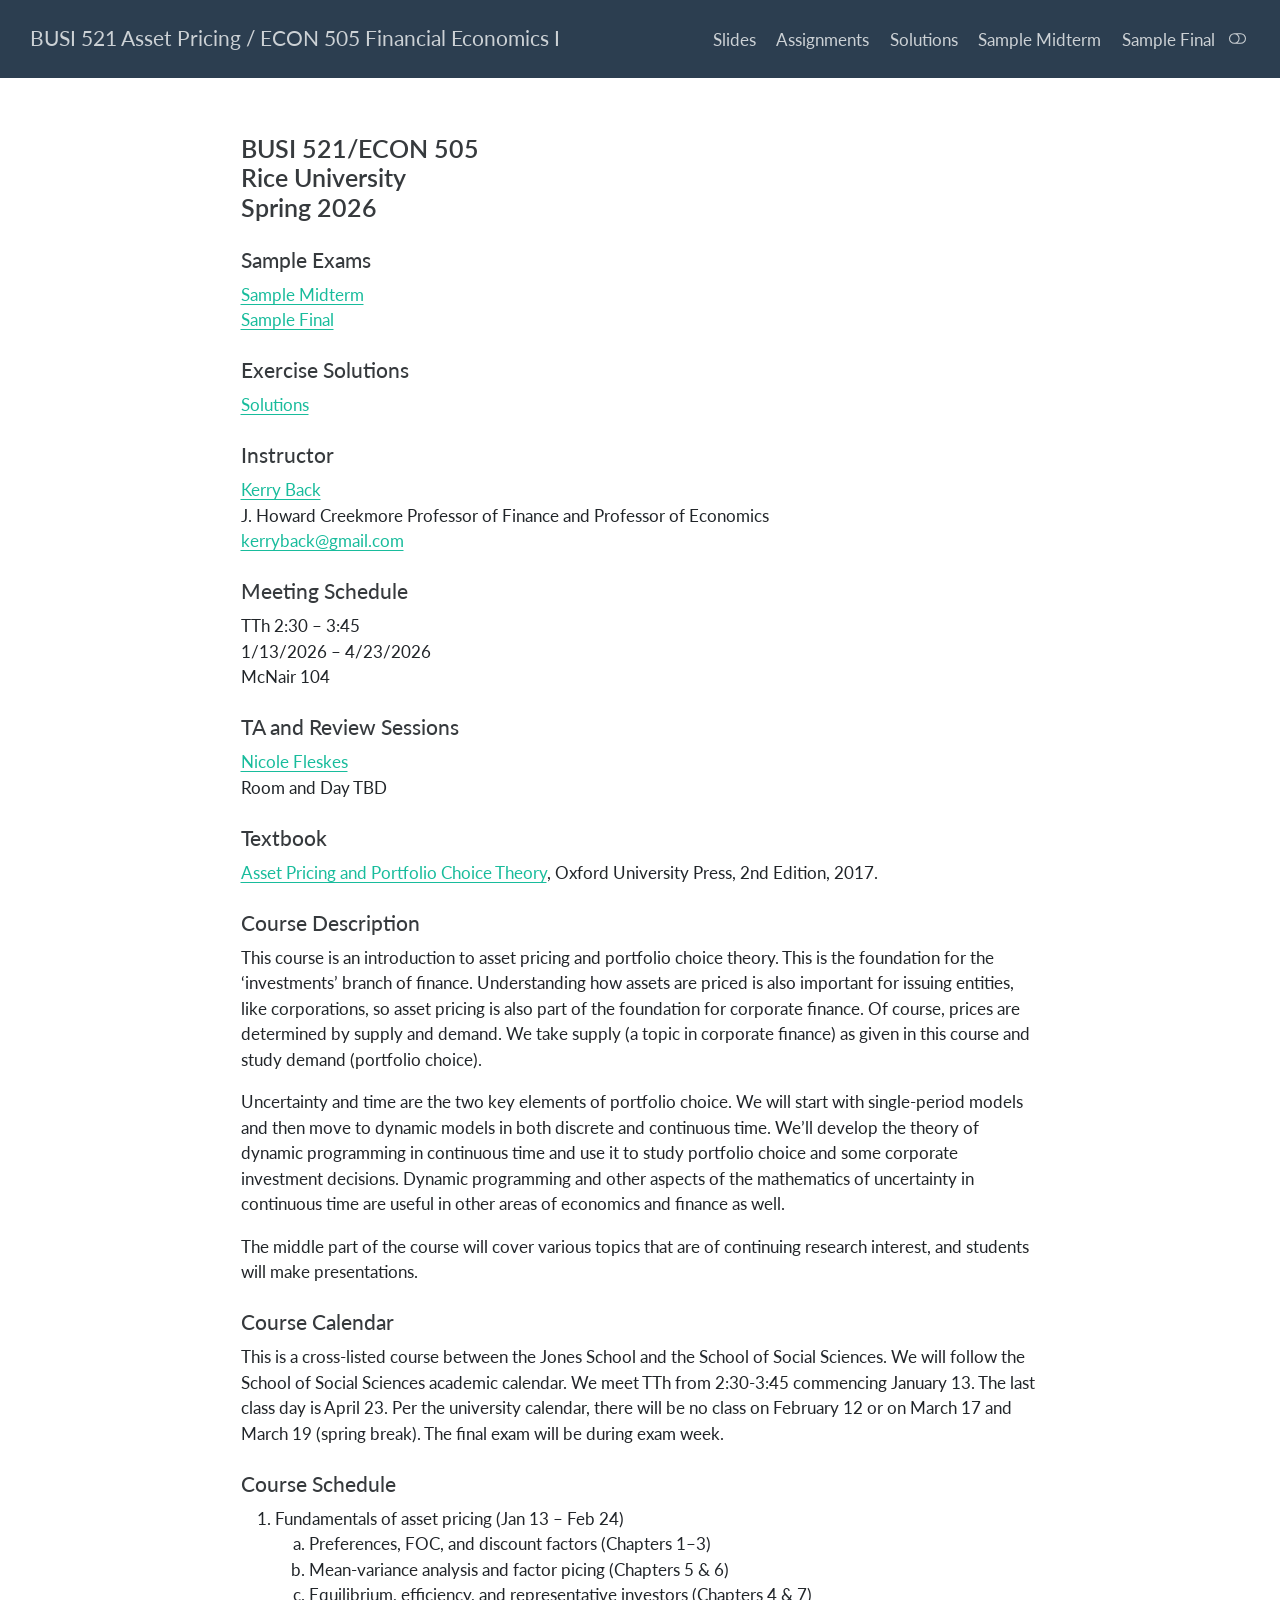
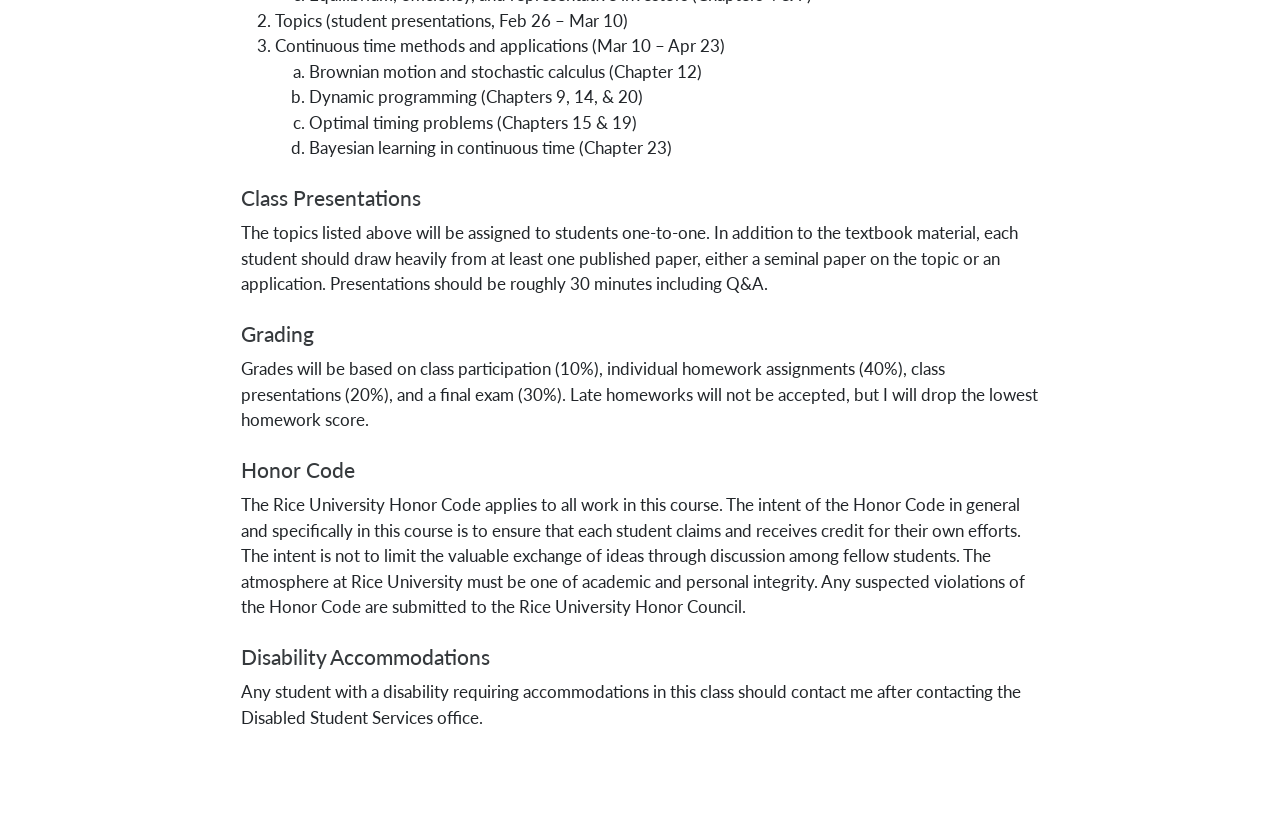
==== commit e7bbe041: "2026 setup" ====
--- a/docs/index.html
+++ b/docs/index.html
@@ -64,7 +64,7 @@
       <div class="navbar-container container-fluid">
       <div class="navbar-brand-container mx-auto">
     <a class="navbar-brand" href="./index.html">
-    <span class="navbar-title">BUSI 521 / ECON 505: ASSET PRICING / FIN ECON I</span>
+    <span class="navbar-title">BUSI 521 Asset Pricing / ECON 505 Financial Economics I</span>
     </a>
   </div>
           <button class="navbar-toggler" type="button" data-bs-toggle="collapse" data-bs-target="#navbarCollapse" aria-controls="navbarCollapse" role="menu" aria-expanded="false" aria-label="Toggle navigation" onclick="if (window.quartoToggleHeadroom) { window.quartoToggleHeadroom(); }">
@@ -79,6 +79,18 @@
   <li class="nav-item">
     <a class="nav-link" href="./assignments.html"> 
 <span class="menu-text">Assignments</span></a>
+  </li>  
+  <li class="nav-item">
+    <a class="nav-link" href="https://github.com/kerryback/busi521/tree/main/solutions"> 
+<span class="menu-text">Solutions</span></a>
+  </li>  
+  <li class="nav-item">
+    <a class="nav-link" href="./sample_midterm.html"> 
+<span class="menu-text">Sample Midterm</span></a>
+  </li>  
+  <li class="nav-item">
+    <a class="nav-link" href="./sample_final.html"> 
+<span class="menu-text">Sample Final</span></a>
   </li>  
 </ul>
           </div> <!-- /navcollapse -->
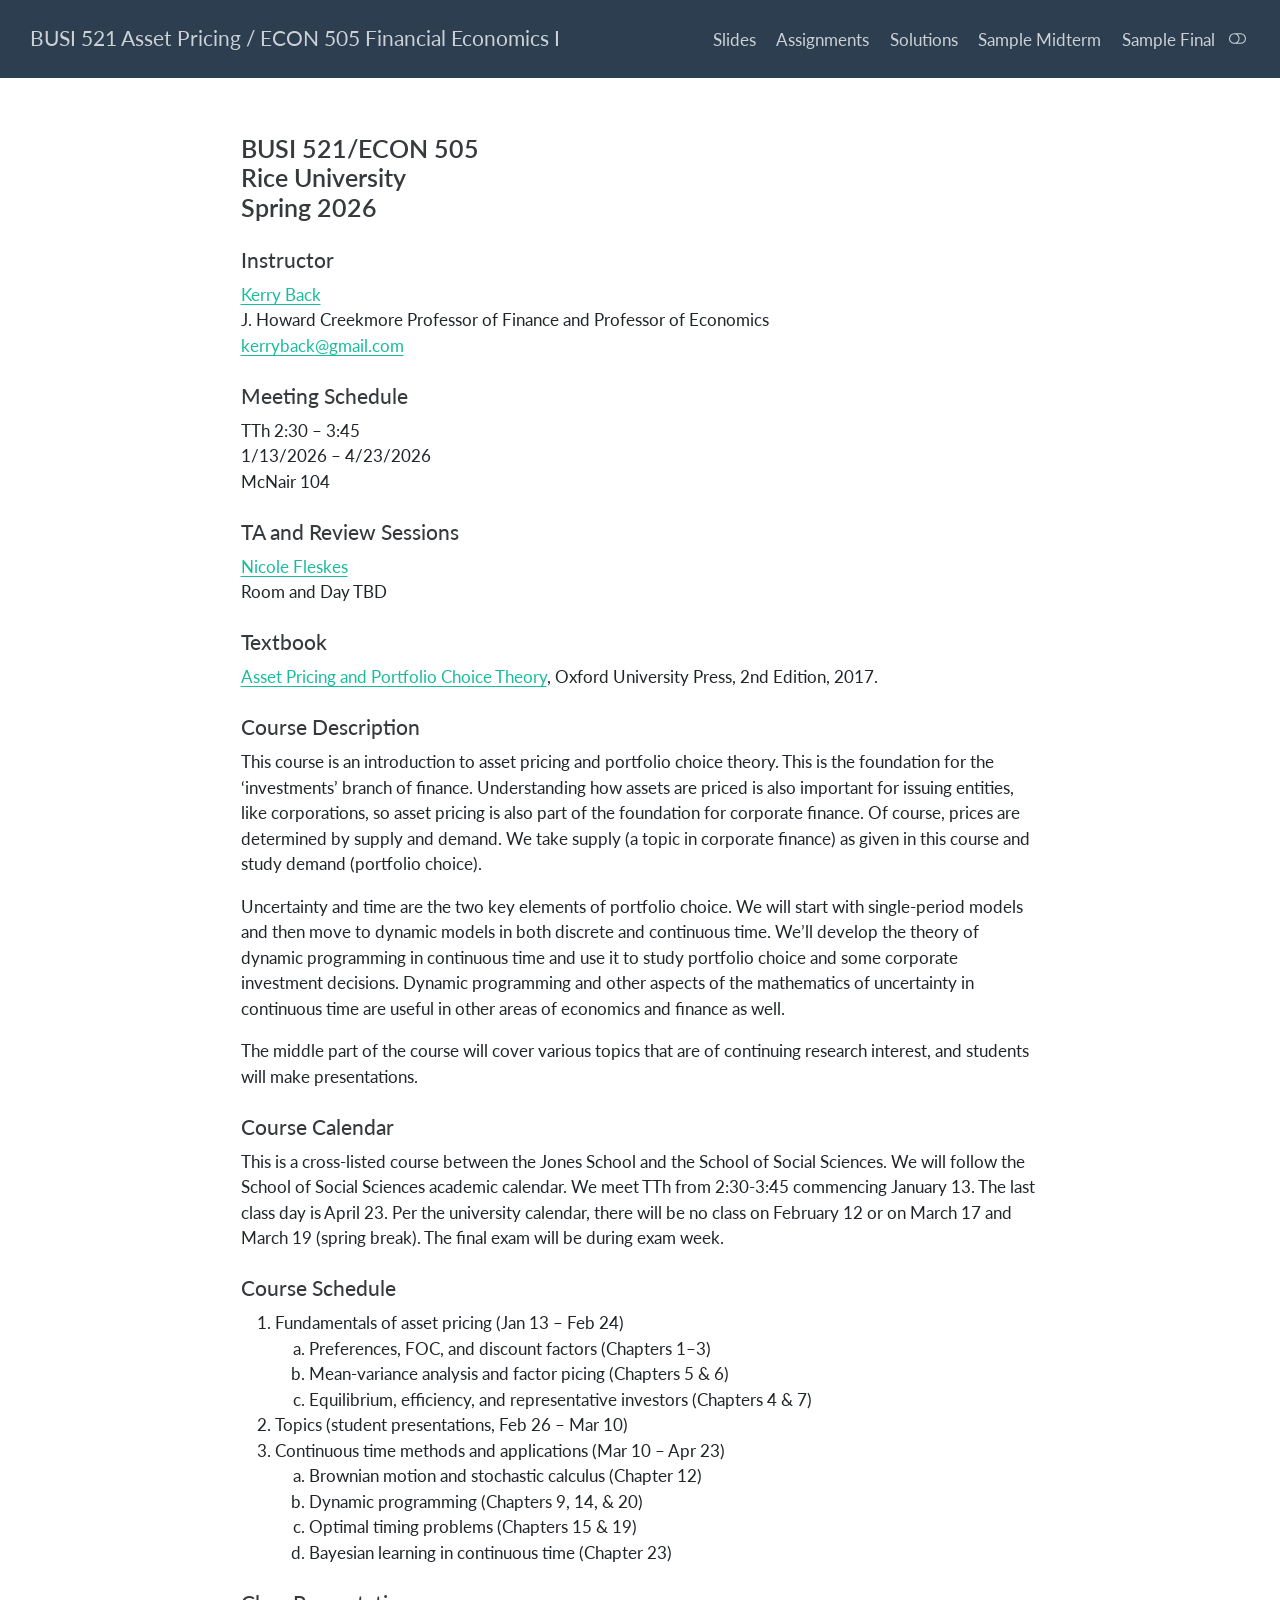
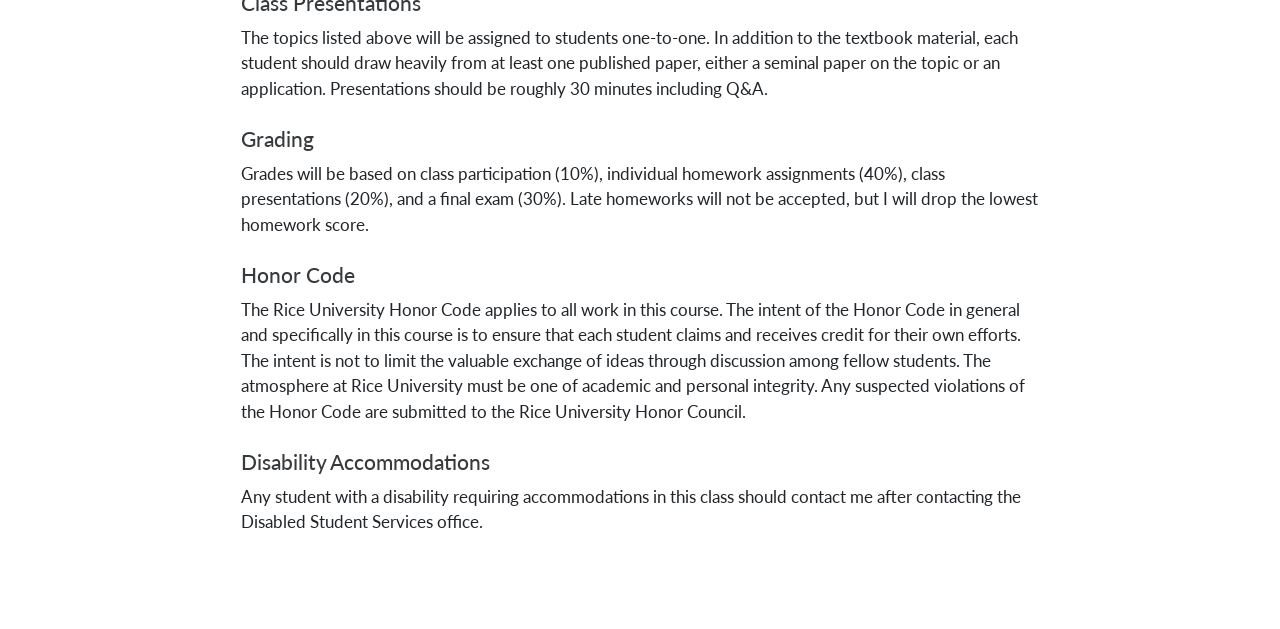
==== commit 98a82616: "2026 setup" ====
--- a/docs/index.html
+++ b/docs/index.html
@@ -113,14 +113,6 @@
 
 <section id="busi-521econ-505-rice-university-spring-2026" class="level3">
 <h3 class="anchored" data-anchor-id="busi-521econ-505-rice-university-spring-2026">BUSI 521/ECON 505<br>Rice University<br>Spring 2026</h3>
-<section id="sample-exams" class="level4">
-<h4 class="anchored" data-anchor-id="sample-exams">Sample Exams</h4>
-<p><a href="sample_midterm.html">Sample Midterm</a><br> <a href="sample_final.html">Sample Final</a></p>
-</section>
-<section id="exercise-solutions" class="level4">
-<h4 class="anchored" data-anchor-id="exercise-solutions">Exercise Solutions</h4>
-<p><a href="https://github.com/kerryback/busi521/tree/main/solutions">Solutions</a></p>
-</section>
 <section id="instructor" class="level4">
 <h4 class="anchored" data-anchor-id="instructor">Instructor</h4>
 <p><a href="http://kerryback.com">Kerry Back</a> <br> J. Howard Creekmore Professor of Finance and Professor of Economics<br> <a href="mailto:kerryback@gmail.com">kerryback@gmail.com</a></p>
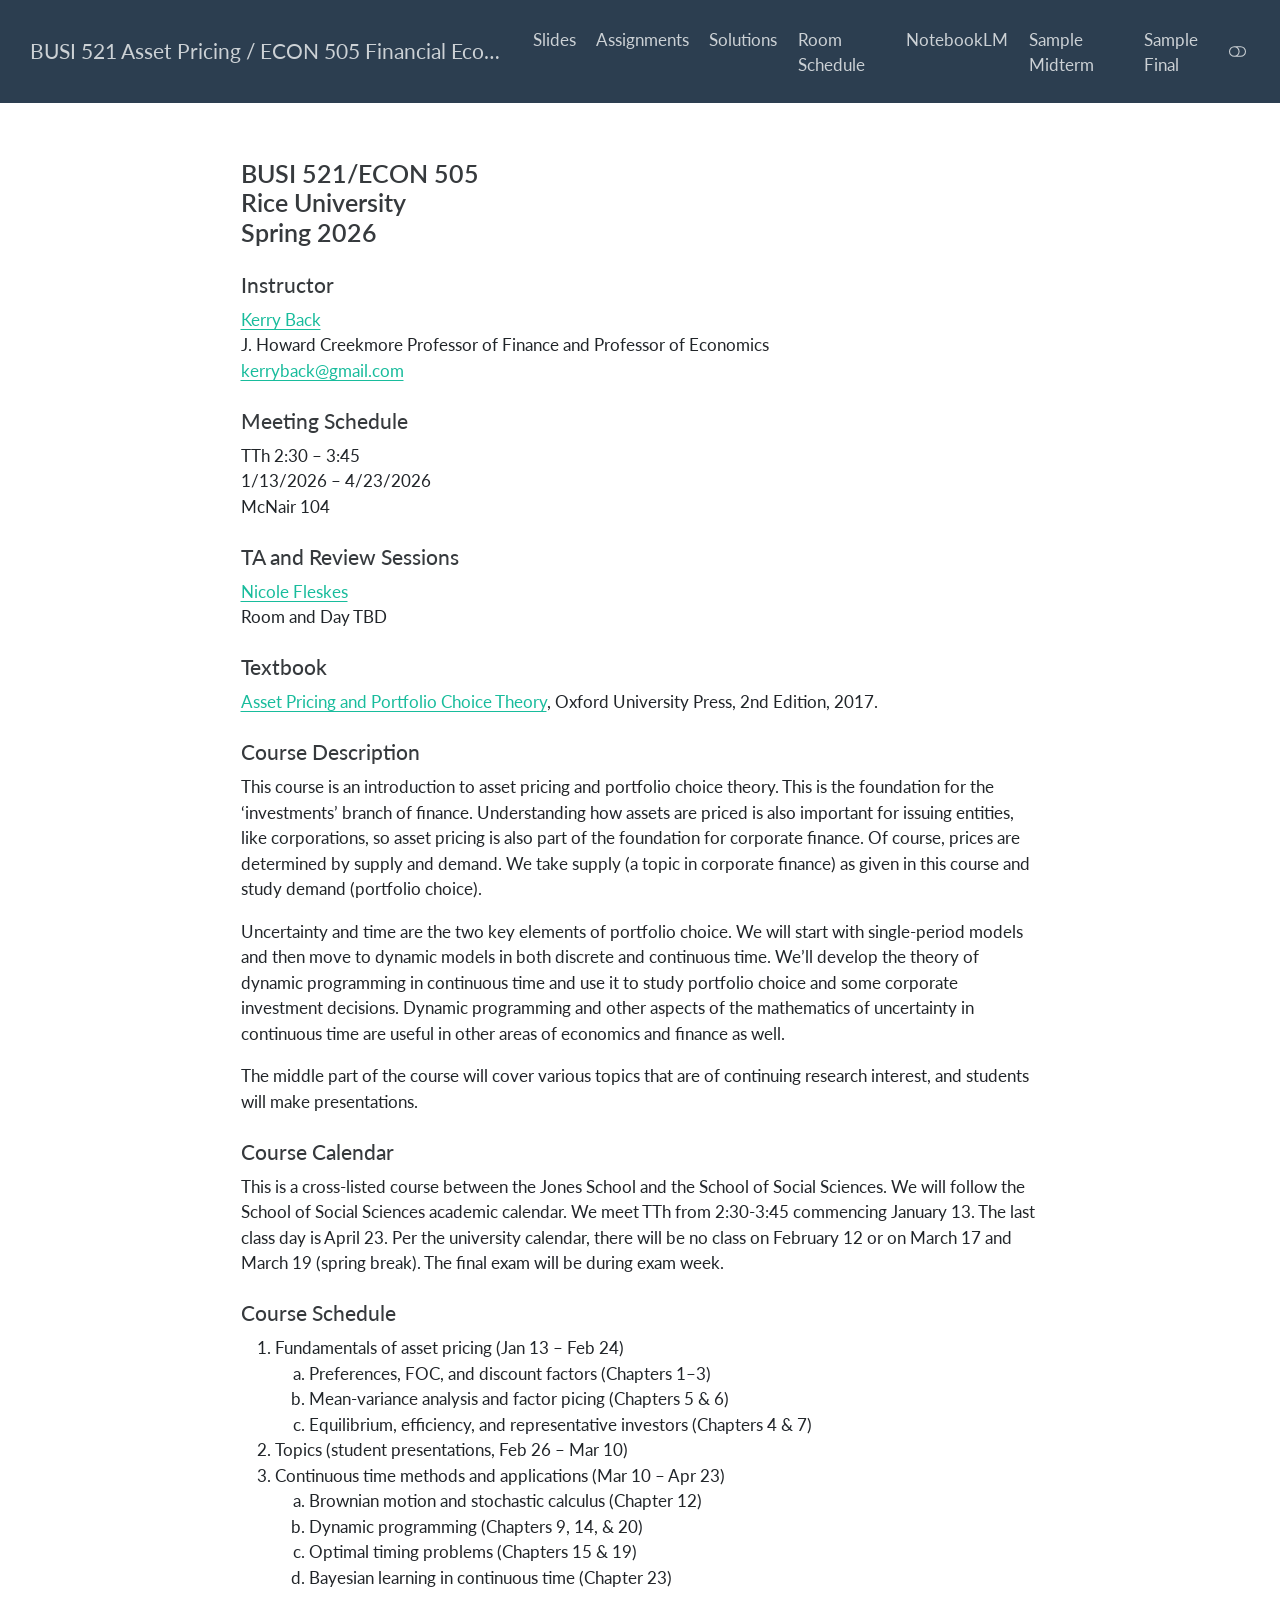
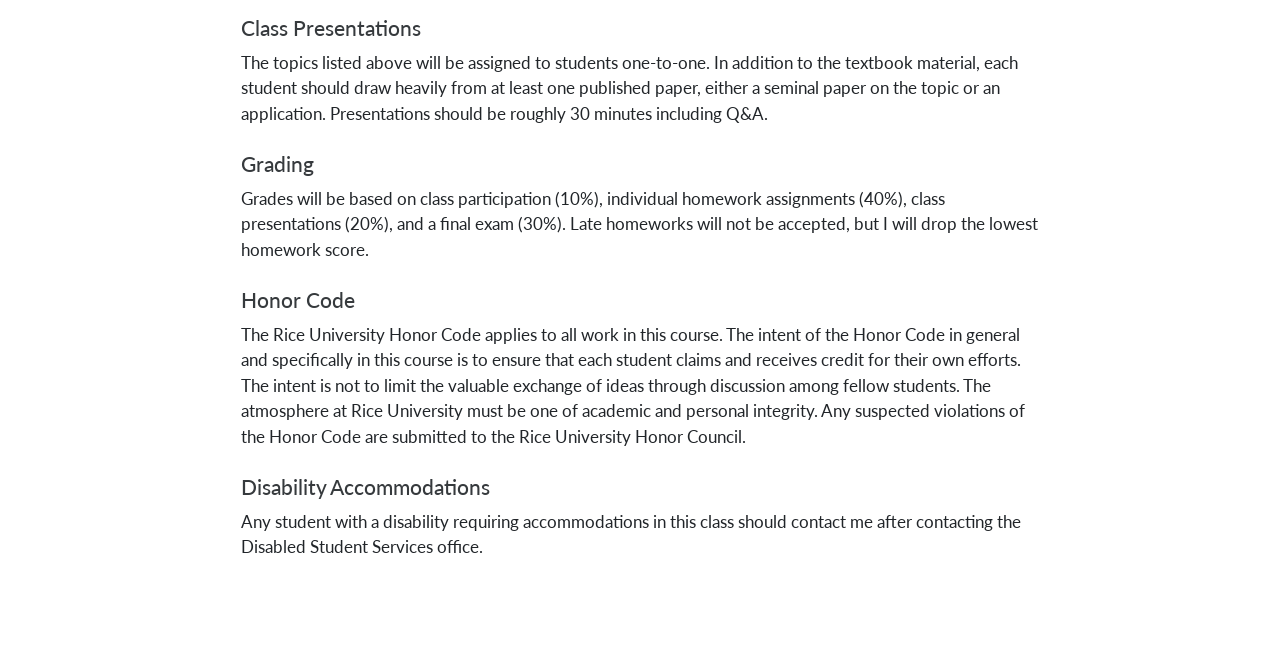
==== commit 96fefda8: "room schedule and notebooklm" ====
--- a/docs/index.html
+++ b/docs/index.html
@@ -83,6 +83,14 @@
   <li class="nav-item">
     <a class="nav-link" href="https://github.com/kerryback/busi521/tree/main/solutions"> 
 <span class="menu-text">Solutions</span></a>
+  </li>  
+  <li class="nav-item">
+    <a class="nav-link" href="./room_schedule.pdf"> 
+<span class="menu-text">Room Schedule</span></a>
+  </li>  
+  <li class="nav-item">
+    <a class="nav-link" href="https://notebooklm.google.com/notebook/5ebfd59c-0deb-46da-a80a-85c66ea683b6"> 
+<span class="menu-text">NotebookLM</span></a>
   </li>  
   <li class="nav-item">
     <a class="nav-link" href="./sample_midterm.html"> 
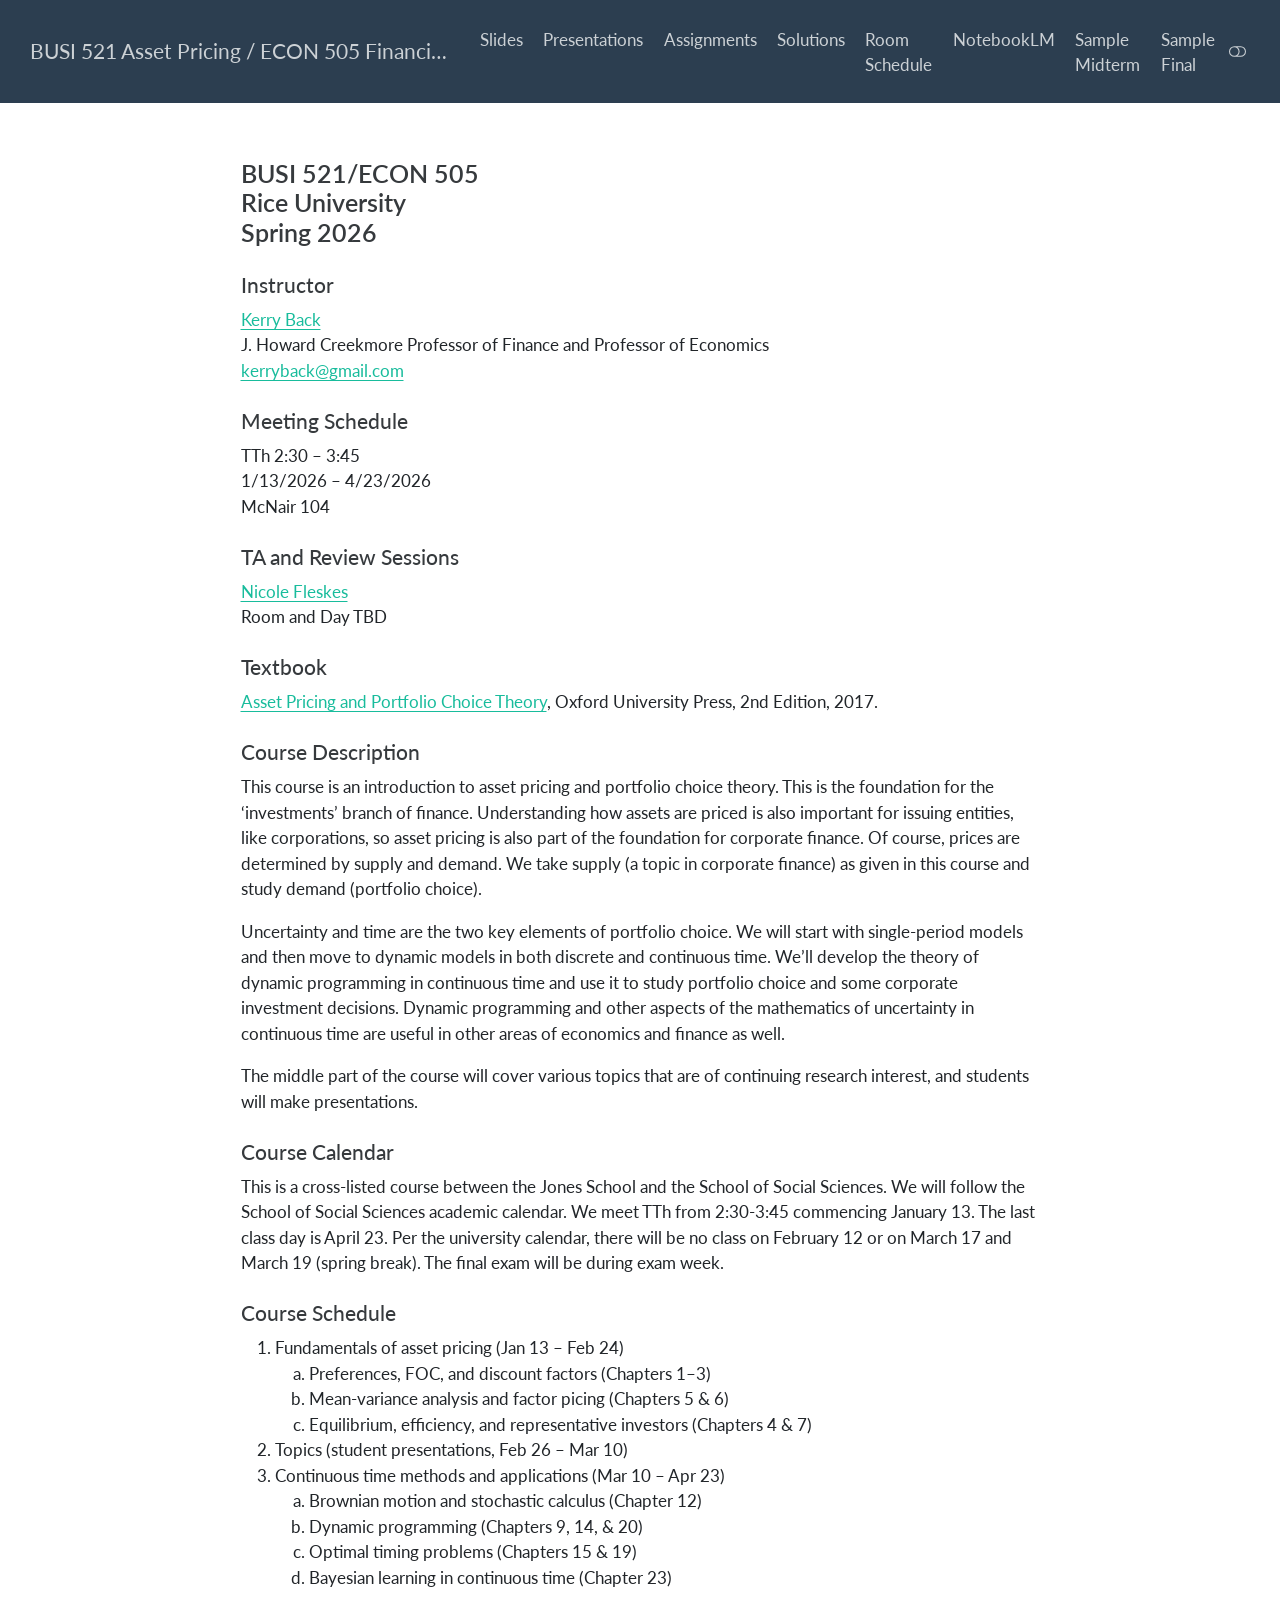
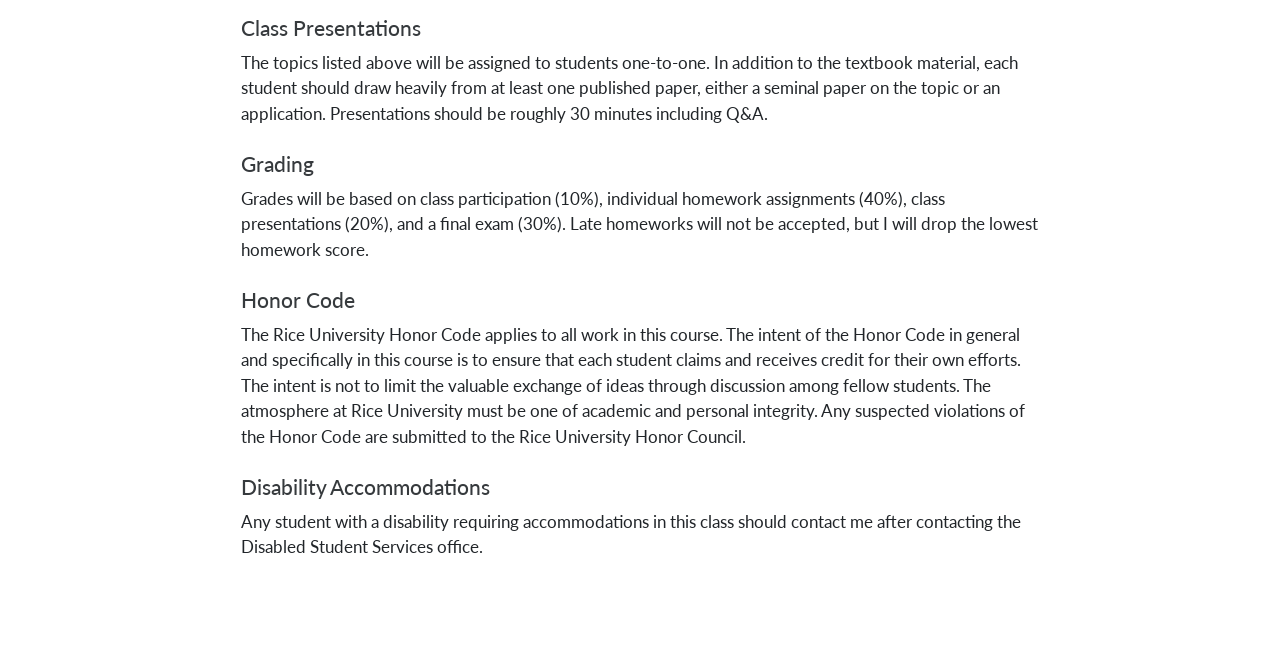
==== commit dba392a4: "Add presentations page with sign-up topics Co-Authored-By: Claude Opus 4.6 <noreply@anthropic.com>" ====
--- a/docs/index.html
+++ b/docs/index.html
@@ -77,11 +77,15 @@
 <span class="menu-text">Slides</span></a>
   </li>  
   <li class="nav-item">
+    <a class="nav-link" href="./presentations.html"> 
+<span class="menu-text">Presentations</span></a>
+  </li>  
+  <li class="nav-item">
     <a class="nav-link" href="./assignments.html"> 
 <span class="menu-text">Assignments</span></a>
   </li>  
   <li class="nav-item">
-    <a class="nav-link" href="https://github.com/kerryback/busi521/tree/main/solutions"> 
+    <a class="nav-link" href="./solutions.html"> 
 <span class="menu-text">Solutions</span></a>
   </li>  
   <li class="nav-item">
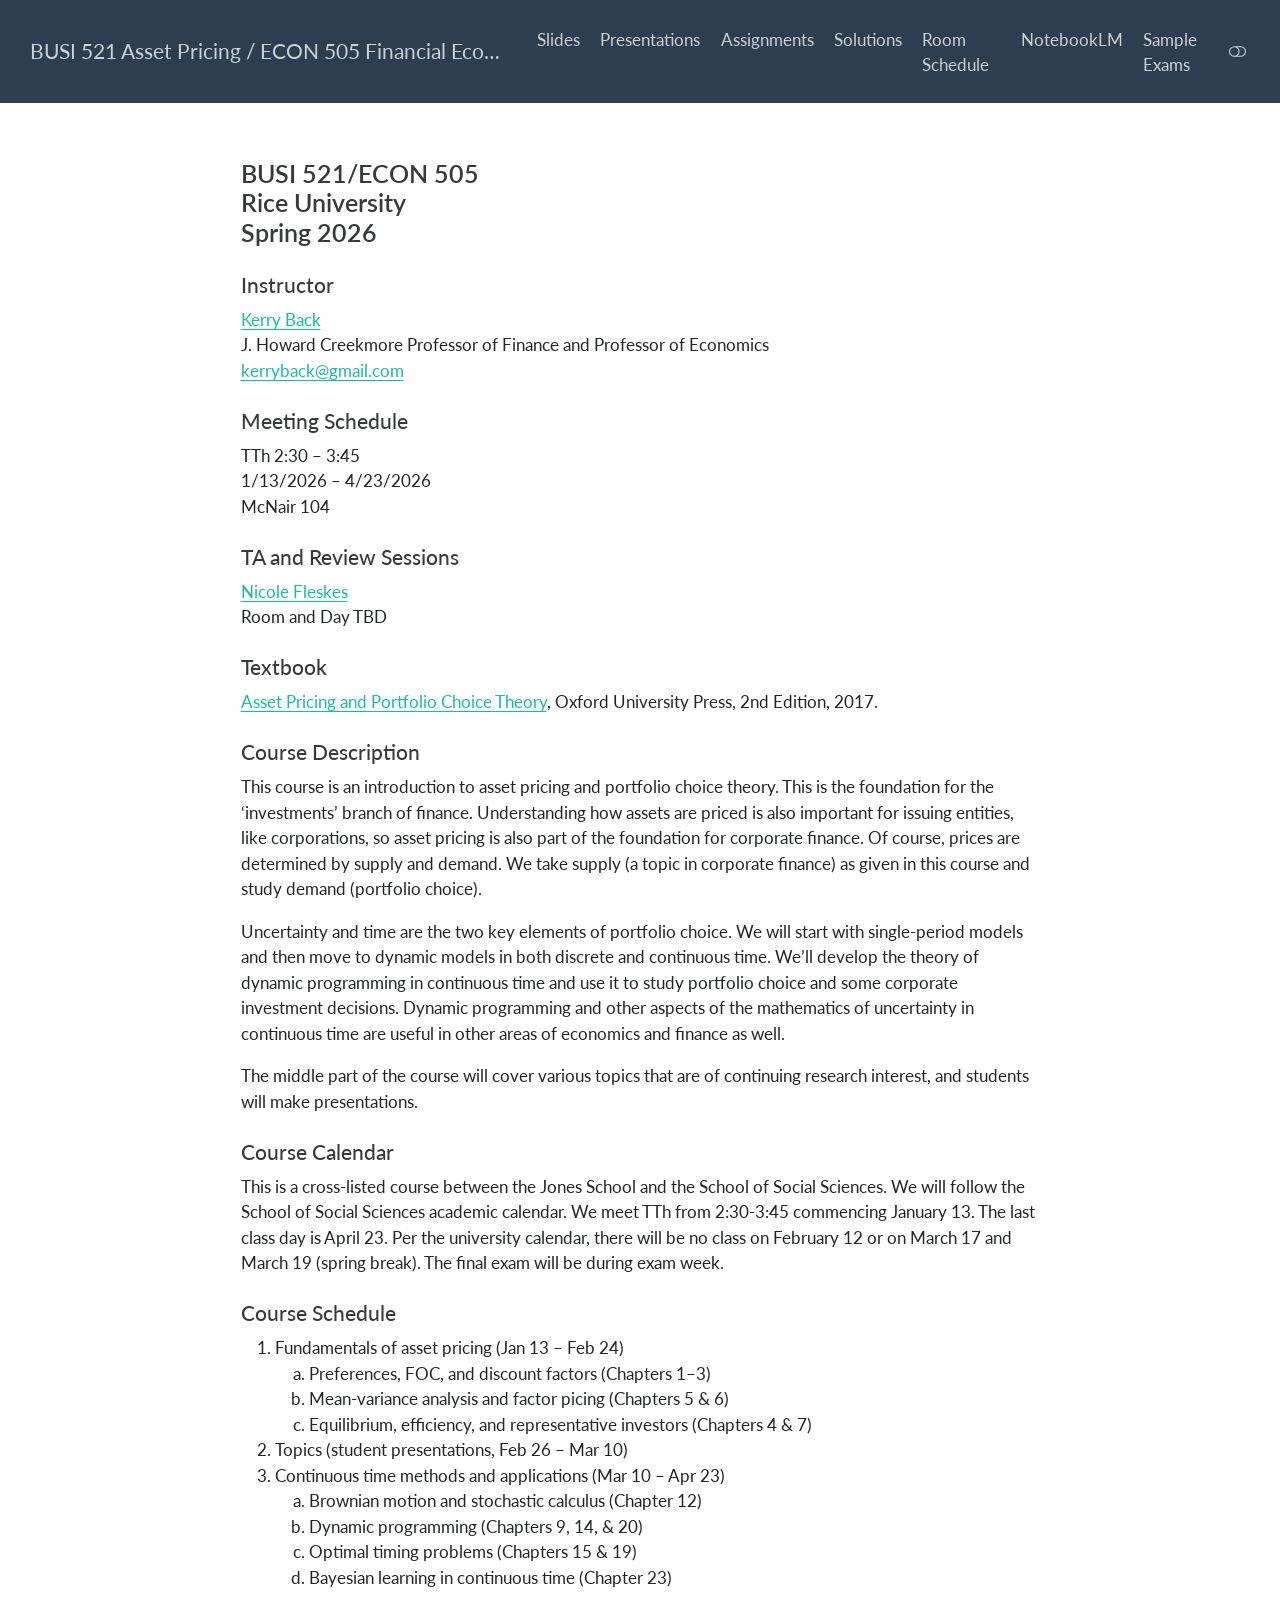
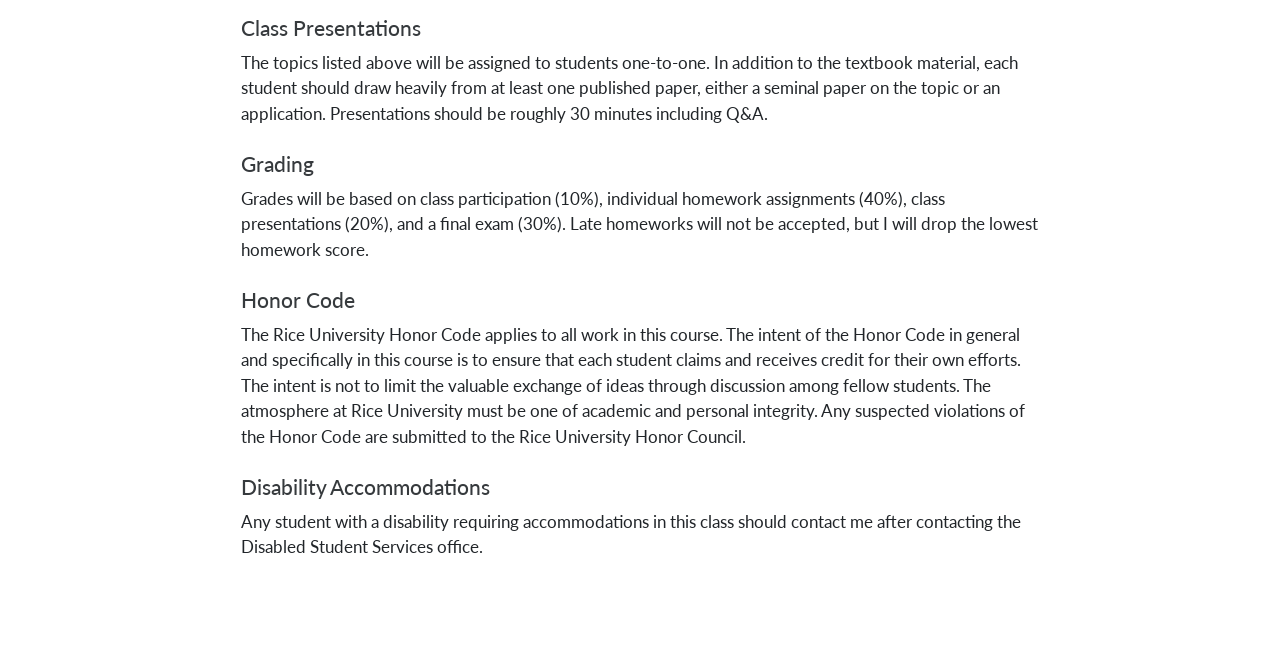
==== commit 7e077372: "Add sample exam solutions and consolidate navbar links Create sample_final_solutions.tex and sample_" ====
--- a/docs/index.html
+++ b/docs/index.html
@@ -97,12 +97,8 @@
 <span class="menu-text">NotebookLM</span></a>
   </li>  
   <li class="nav-item">
-    <a class="nav-link" href="./sample_midterm.html"> 
-<span class="menu-text">Sample Midterm</span></a>
-  </li>  
-  <li class="nav-item">
-    <a class="nav-link" href="./sample_final.html"> 
-<span class="menu-text">Sample Final</span></a>
+    <a class="nav-link" href="./exam_questions.html"> 
+<span class="menu-text">Sample Exams</span></a>
   </li>  
 </ul>
           </div> <!-- /navcollapse -->
